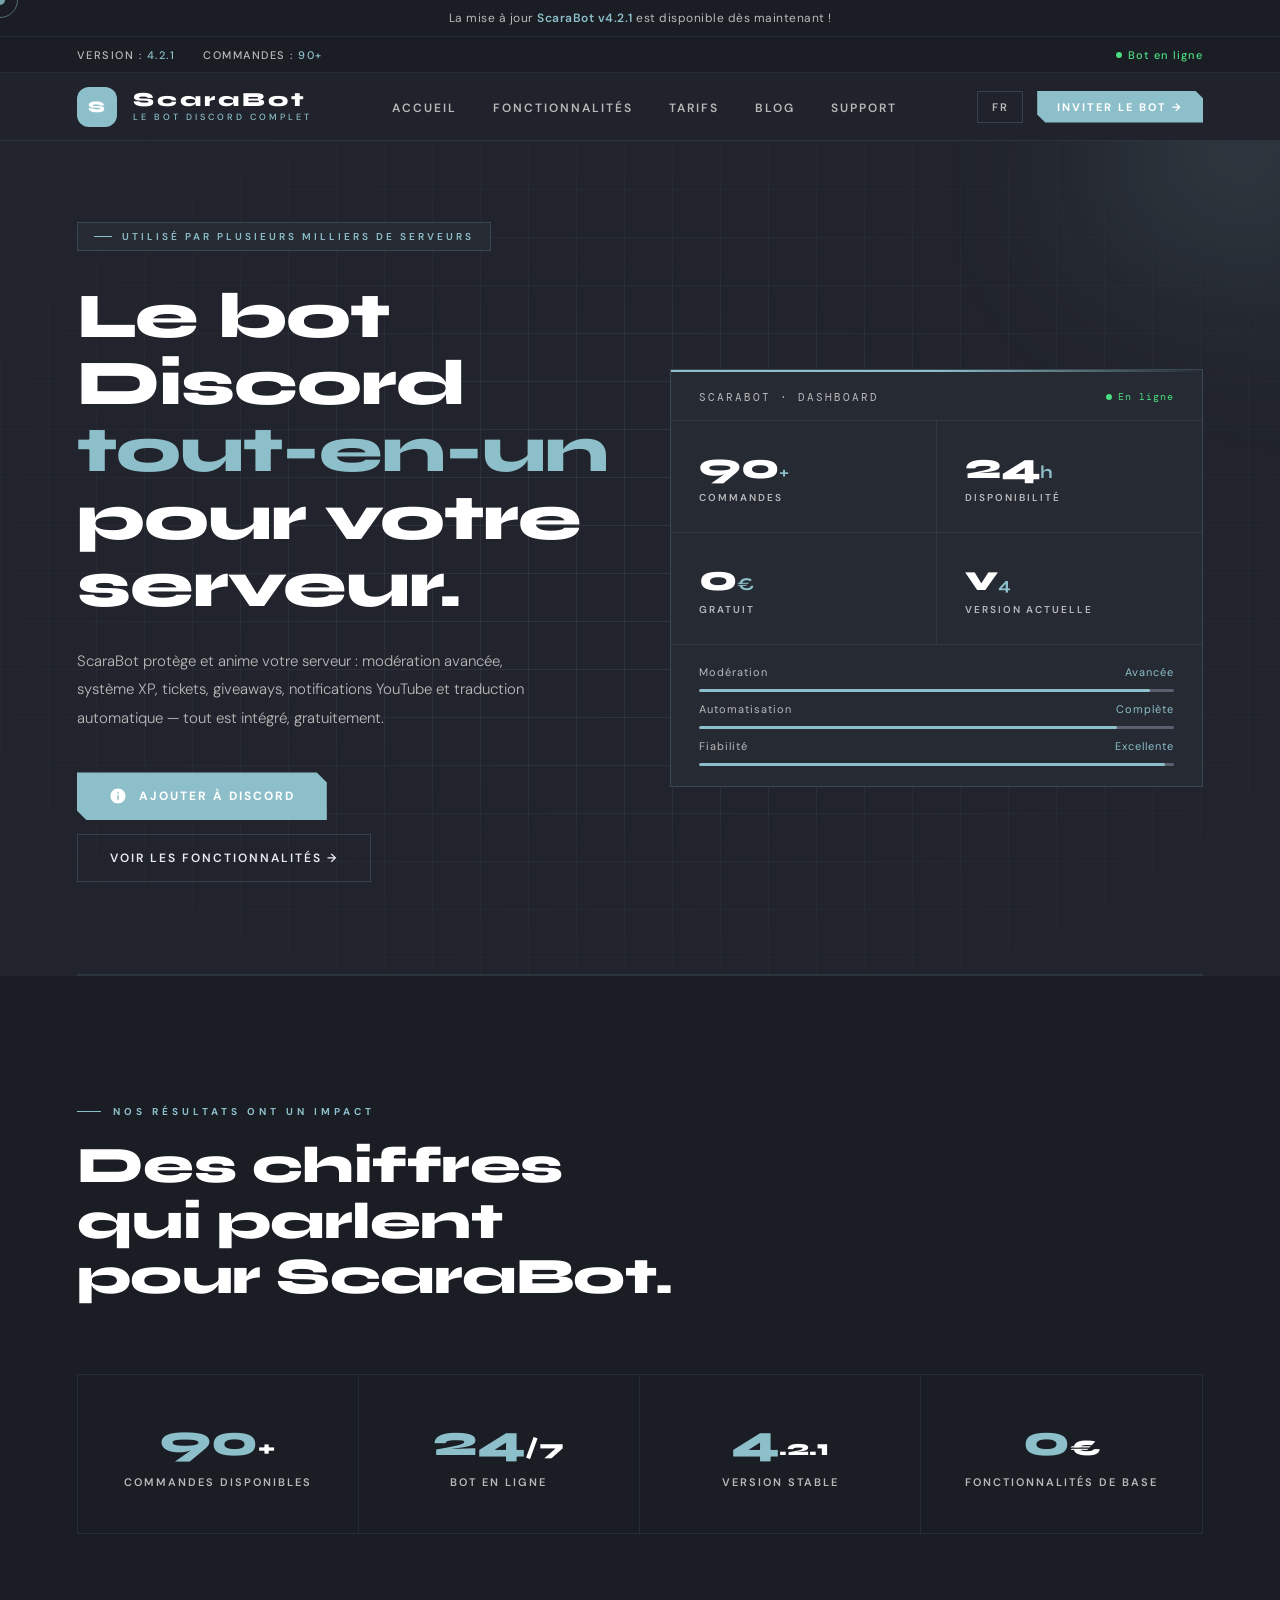
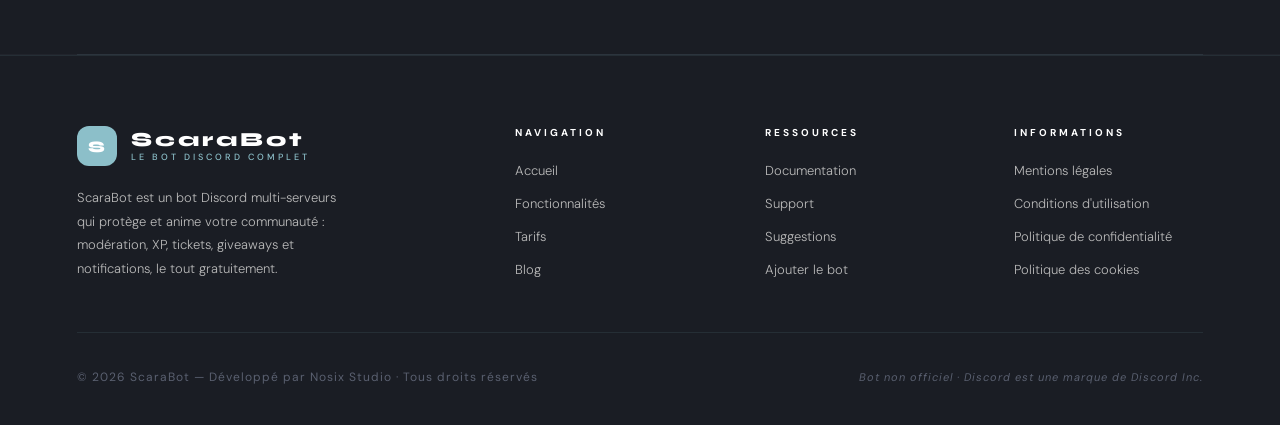
==== index.html @ 56e61de1 "Update index.html" ====
<!DOCTYPE html>
<html lang="fr">
<head>
<link rel="icon" type="image/png" href="logo.png">
<meta charset="UTF-8"/>
<meta name="viewport" content="width=device-width,initial-scale=1.0"/>
<title>ScaraBot Discord Bot</title>
<link rel="preconnect" href="https://fonts.googleapis.com">
<link href="https://fonts.googleapis.com/css2?family=DM+Sans:ital,wght@0,300;0,400;0,500;0,600;1,300&family=Syne:wght@700;800&family=DM+Mono:wght@400;500&display=swap" rel="stylesheet">
<style>
:root {
  --ink:      #21242C;
  --deep:     #1A1D24;
  --panel:    #262A33;
  --card:     #2A2E38;
  --border:   rgba(140,191,201,.10);
  --border2:  rgba(140,191,201,.20);
  --blue:     #8CBFC9;
  --blue-lt:  #8CBFC9;
  --blue-glow: rgba(140,191,201,.18);
  --text:     #e8ecf0;
  --muted:    #b9b9b9;
  --faint:    #5a6070;
  --white:    #ffffff;
  --discord:  #5865F2;
  --gold:     #f59e0b;
}
*, *::before, *::after { box-sizing: border-box; margin: 0; padding: 0; }
html { scroll-behavior: smooth; font-size: 16px; }
body {
  background: var(--ink);
  color: var(--text);
  font-family: 'DM Sans', sans-serif;
  font-weight: 400;
  overflow-x: hidden;
  -webkit-font-smoothing: antialiased;
}
*, a { cursor: none; }
#cur {
  position: fixed; width: 10px; height: 10px;
  background: var(--blue-lt); border-radius: 50%;
  pointer-events: none; z-index: 9999;
  transform: translate(-50%,-50%); mix-blend-mode: difference;
}
#cur-ring {
  position: fixed; width: 36px; height: 36px;
  border: 1px solid rgba(140,191,201,.5); border-radius: 50%;
  pointer-events: none; z-index: 9998;
  transform: translate(-50%,-50%);
  transition: width .22s, height .22s, border-color .22s;
}
/* ANNOUNCEMENT BAR */
.announce {
  background: var(--deep); border-bottom: 1px solid var(--border);
  padding: 10px 6vw; text-align: center;
  font-size: 12px; letter-spacing: .5px; color: var(--muted);
}
.announce a { color: var(--blue-lt); text-decoration: none; font-weight: 600; }
.announce a:hover { text-decoration: underline; }
/* TOPBAR */
.topbar {
  background: var(--deep); border-bottom: 1px solid var(--border);
  padding: 0 6vw; height: 36px;
  display: flex; align-items: center; justify-content: space-between;
}
.topbar-item { font-size: 11px; letter-spacing: 1.5px; color: var(--muted); text-transform: uppercase; font-weight: 500; }
.topbar-item span { color: var(--blue-lt); }
.topbar-status {
  display: flex; align-items: center; gap: 6px;
  font-size: 11px; letter-spacing: 1px; color: #4ade80; font-weight: 500;
}
.topbar-status::before {
  content: ''; width: 6px; height: 6px;
  background: #4ade80; border-radius: 50%;
  animation: pgreen 2s infinite;
}
@keyframes pgreen { 0%,100%{box-shadow:0 0 0 0 rgba(74,222,128,.5)} 50%{box-shadow:0 0 0 4px rgba(74,222,128,0)} }
/* NAV */
nav {
  position: sticky; top: 0; z-index: 200;
  background: rgba(33,36,44,.94); backdrop-filter: blur(20px) saturate(180%);
  border-bottom: 1px solid var(--border);
  padding: 0 6vw; height: 68px;
  display: flex; align-items: center; justify-content: space-between;
}
.nav-brand { display: flex; align-items: center; gap: 16px; text-decoration: none; }
.nav-logo {
  width: 40px; height: 40px; background: var(--blue);
  border-radius: 12px; display: flex; align-items: center; justify-content: center;
  font-family:'Syne',sans-serif; font-weight:800; color:#fff; font-size:16px;
}
.nav-wordmark { display: flex; flex-direction: column; gap: 1px; }
.nav-wordmark .abbr { font-family: 'Syne', sans-serif; font-size: 20px; font-weight: 800; color: var(--white); letter-spacing: 3px; line-height: 1; }
.nav-wordmark .full { font-size: 9px; letter-spacing: 3px; color: var(--blue-lt); text-transform: uppercase; font-weight: 500; }
.nav-links { display: flex; align-items: center; gap: 36px; list-style: none; }
.nav-links a {
  font-size: 12px; letter-spacing: 2px; text-transform: uppercase;
  font-weight: 600; color: var(--muted); text-decoration: none; transition: color .2s; position: relative;
}
.nav-links a::after {
  content: ''; position: absolute; bottom: -4px; left: 0; right: 0;
  height: 1px; background: var(--blue-lt);
  transform: scaleX(0); transform-origin: left; transition: transform .3s;
}
.nav-links a:hover { color: var(--white); }
.nav-links a:hover::after { transform: scaleX(1); }
.nav-right { display: flex; align-items: center; gap: 14px; }
.lang-pill {
  font-size: 11px; letter-spacing: 1.5px; color: var(--muted);
  border: 1px solid var(--border2); padding: 8px 14px; text-transform: uppercase; font-weight: 600;
}
.btn-nav {
  display: flex; align-items: center; gap: 9px;
  background: var(--blue); color: #fff; text-decoration: none;
  padding: 9px 20px; font-size: 11px; font-weight: 700;
  letter-spacing: 2px; text-transform: uppercase;
  transition: opacity .2s, transform .2s;
  clip-path: polygon(0 0, calc(100% - 8px) 0, 100% 8px, 100% 100%, 8px 100%, 0 calc(100% - 8px));
}
.btn-nav:hover { opacity: .85; transform: translateY(-1px); }
/* HERO */
.hero {
  position: relative; min-height: calc(100vh - 104px);
  display: grid; grid-template-columns: 1fr 1fr;
  align-items: center; padding: 80px 6vw 40px; gap: 60px; overflow: hidden;
}
.hero-grid-bg {
  position: absolute; inset: 0;
  background-image: linear-gradient(var(--border) 1px, transparent 1px), linear-gradient(90deg, var(--border) 1px, transparent 1px);
  background-size: 48px 48px;
  mask-image: radial-gradient(ellipse 80% 80% at 50% 50%, black 20%, transparent 80%);
}
.hero::before {
  content: ''; position: absolute; top: -200px; right: -100px;
  width: 600px; height: 600px;
  background: conic-gradient(from 0deg at 50% 50%, transparent 0deg, var(--blue-glow) 60deg, transparent 120deg);
  border-radius: 50%; filter: blur(80px); pointer-events: none;
}
.hero-content { position: relative; z-index: 1; }
.hero-label {
  display: inline-flex; align-items: center; gap: 10px;
  border: 1px solid var(--border2); background: var(--panel);
  padding: 7px 16px; font-size: 10px; letter-spacing: 3px;
  text-transform: uppercase; color: var(--blue-lt); font-weight: 600; margin-bottom: 32px;
  opacity: 0; animation: fadeRight .6s .1s forwards;
}
.hero-label::before { content: ''; width: 18px; height: 1px; background: var(--blue-lt); }
.hero-title {
  font-family: 'Syne', sans-serif;
  font-size: clamp(40px, 5vw, 70px); font-weight: 800;
  line-height: 1.05; letter-spacing: -1px; color: var(--white); margin-bottom: 28px;
  opacity: 0; animation: fadeRight .7s .25s forwards;
}
.hero-title .line-blue { color: var(--blue-lt); }
.hero-desc {
  font-size: 15px; font-weight: 300; line-height: 1.9; color: var(--muted);
  max-width: 460px; margin-bottom: 40px;
  opacity: 0; animation: fadeRight .7s .4s forwards;
}
.hero-actions {
  display: flex; gap: 14px; flex-wrap: wrap; margin-bottom: 52px;
  opacity: 0; animation: fadeRight .7s .55s forwards;
}
.btn-primary {
  display: inline-flex; align-items: center; gap: 12px;
  background: var(--blue); color: #fff; text-decoration: none;
  padding: 15px 32px; font-size: 12px; font-weight: 700;
  letter-spacing: 2px; text-transform: uppercase;
  transition: transform .25s, box-shadow .25s;
  clip-path: polygon(0 0, calc(100% - 10px) 0, 100% 10px, 100% 100%, 10px 100%, 0 calc(100% - 10px));
}
.btn-primary:hover { transform: translateY(-3px); box-shadow: 0 16px 48px rgba(140,191,201,.45); }
.btn-primary svg { width: 18px; height: 18px; }
.btn-ghost {
  display: inline-flex; align-items: center; gap: 10px;
  background: transparent; color: var(--text); text-decoration: none;
  padding: 15px 32px; font-size: 12px; font-weight: 600;
  letter-spacing: 2px; text-transform: uppercase;
  border: 1px solid var(--border2); transition: border-color .2s, color .2s;
}
.btn-ghost:hover { border-color: var(--blue-lt); color: var(--blue-lt); }
/* PANEL */
.hero-panel { position: relative; z-index: 1; opacity: 0; animation: fadeLeft .8s .5s forwards; }
.metrics-board {
  background: var(--panel); border: 1px solid var(--border2);
  overflow: hidden; position: relative;
}
.metrics-board::before {
  content: ''; position: absolute; top: 0; left: 0; right: 0; height: 2px;
  background: linear-gradient(90deg, var(--blue), var(--blue-lt), transparent);
}
.metrics-header {
  padding: 20px 28px 16px; border-bottom: 1px solid var(--border);
  display: flex; align-items: center; justify-content: space-between;
}
.metrics-title { font-family: 'DM Mono', monospace; font-size: 11px; letter-spacing: 2px; color: var(--muted); text-transform: uppercase; }
.live-badge { display: flex; align-items: center; gap: 6px; font-family: 'DM Mono', monospace; font-size: 10px; color: #4ade80; letter-spacing: 1px; }
.live-badge::before { content: ''; width: 6px; height: 6px; background: #4ade80; border-radius: 50%; animation: pgreen 2s infinite; }
.metrics-grid { display: grid; grid-template-columns: 1fr 1fr; }
.metric-cell { padding: 28px; border-right: 1px solid var(--border); border-bottom: 1px solid var(--border); }
.metric-cell:nth-child(2n) { border-right: none; }
.metric-cell:nth-child(n+3) { border-bottom: none; }
.metric-val { font-family: 'Syne', sans-serif; font-size: 36px; font-weight: 800; color: var(--white); line-height: 1; margin-bottom: 6px; }
.metric-val .unit { font-size: 18px; color: var(--blue-lt); font-weight: 700; }
.metric-key { font-size: 10px; letter-spacing: 2px; text-transform: uppercase; color: var(--muted); font-weight: 600; }
.metrics-bar-row { padding: 20px 28px; border-top: 1px solid var(--border); display: flex; flex-direction: column; gap: 10px; }
.bar-label-row { display: flex; justify-content: space-between; font-size: 11px; color: var(--muted); letter-spacing: 1px; }
.bar-label-row span:last-child { color: var(--blue-lt); }
.progress-track { height: 3px; background: var(--faint); border-radius: 2px; overflow: hidden; }
.progress-fill { height: 100%; background: linear-gradient(90deg, var(--blue), var(--blue-lt)); border-radius: 2px; animation: growBar 1.5s 1s both; }
@keyframes growBar { from { width: 0 !important; } }
/* SECTION */
.section { padding: 120px 6vw; position: relative; }
.section-intro { margin-bottom: 70px; }
.section-intro.center { text-align: center; display:flex; flex-direction:column; align-items:center; }
.eyebrow {
  display: inline-flex; align-items: center; gap: 12px;
  font-size: 10px; letter-spacing: 4px; text-transform: uppercase;
  color: var(--blue-lt); font-weight: 700; margin-bottom: 20px;
}
.eyebrow::before { content: ''; width: 24px; height: 1px; background: var(--blue-lt); }
.section-h {
  font-family: 'Syne', sans-serif; font-size: clamp(32px, 4vw, 52px);
  font-weight: 800; line-height: 1.08; letter-spacing: -0.5px; color: var(--white); max-width: 620px;
}
.section-p { font-size: 15px; font-weight: 300; color: var(--muted); line-height: 1.9; max-width: 520px; margin-top: 18px; }
.rule { height: 1px; background: var(--border); margin: 0 6vw; }
/* STATS */
.stats-section { background: var(--deep); }
.stats-grid { display: grid; grid-template-columns: repeat(4,1fr); border: 1px solid var(--border); margin-top: 60px; }
.stat-cell { padding: 44px 32px; border-right: 1px solid var(--border); text-align: center; }
.stat-cell:last-child { border-right: none; }
.stat-val { font-family:'Syne',sans-serif; font-size: 44px; font-weight: 800; color: var(--blue-lt); line-height: 1; }
.stat-val .unit { font-size: 22px; color: var(--white); }
.stat-key { margin-top: 12px; font-size: 11px; letter-spacing: 2px; text-transform: uppercase; color: var(--muted); font-weight: 600; }
/* FEATURES GRID */
.features-grid { display: grid; grid-template-columns: repeat(3, 1fr); border: 1px solid var(--border); }
.feature { padding: 52px 40px; border-right: 1px solid var(--border); border-bottom: 1px solid var(--border); position: relative; overflow: hidden; transition: background .3s; }
.feature:nth-child(3n) { border-right: none; }
.feature:nth-last-child(-n+3) { border-bottom: none; }
.feature::after { content: ''; position: absolute; bottom: 0; left: 40px; right: 40px; height: 1px; background: var(--blue-lt); transform: scaleX(0); transform-origin: left; transition: transform .5s; }
.feature:hover { background: var(--panel); }
.feature:hover::after { transform: scaleX(1); }
.feature-num { font-family: 'DM Mono', monospace; font-size: 11px; color: var(--blue-lt); letter-spacing: 2px; margin-bottom: 28px; opacity: .7; }
.feature-icon { font-size: 32px; margin-bottom: 20px; display: block; }
.feature-title { font-family: 'Syne', sans-serif; font-size: 20px; font-weight: 800; color: var(--white); letter-spacing: -.3px; margin-bottom: 14px; }
.feature-text { font-size: 14px; font-weight: 300; color: var(--muted); line-height: 1.8; }
.feature-link { display:inline-flex; align-items:center; gap:8px; margin-top:18px; font-size:11px; letter-spacing:1.5px; text-transform:uppercase; font-weight:700; color:var(--blue-lt); text-decoration:none; }
/* PRICING */
.pricing-section { background: var(--deep); }
.pricing-grid { display: grid; grid-template-columns: repeat(3,1fr); gap: 24px; margin-top: 60px; }
.plan {
  background: var(--panel); border: 1px solid var(--border2); padding: 40px 34px;
  display: flex; flex-direction: column; position: relative; overflow: hidden;
}
.plan.featured { border-color: var(--blue-lt); box-shadow: 0 0 0 1px var(--blue-lt), 0 24px 60px rgba(140,191,201,.15); }
.plan.featured::before { content: ''; position: absolute; top: 0; left: 0; right: 0; height: 2px; background: linear-gradient(90deg, var(--blue), var(--blue-lt)); }
.plan-tag { font-size: 10px; letter-spacing: 3px; text-transform: uppercase; color: var(--blue-lt); font-weight: 700; margin-bottom: 14px; }
.plan-name { font-family: 'Syne', sans-serif; font-size: 26px; font-weight: 800; color: var(--white); margin-bottom: 8px; }
.plan-price { font-family: 'Syne', sans-serif; font-size: 40px; font-weight: 800; color: var(--white); margin-bottom: 4px; }
.plan-price .per { font-size: 13px; color: var(--muted); font-weight: 400; }
.plan-sub { font-size: 12px; color: var(--muted); font-weight: 300; margin-bottom: 28px; }
.plan-list { list-style: none; display: flex; flex-direction: column; gap: 14px; margin-bottom: 32px; flex-grow: 1; }
.plan-list li { display: flex; align-items: flex-start; gap: 10px; font-size: 13px; font-weight: 300; color: var(--text); line-height: 1.5; }
.plan-list li::before { content: '✓'; color: var(--blue-lt); font-weight: 700; flex-shrink: 0; }
.plan .btn-primary, .plan .btn-ghost { justify-content: center; width: 100%; }
/* BLOG */
.blog-grid { display: grid; grid-template-columns: repeat(3,1fr); gap: 24px; margin-top: 60px; }
.blog-card { background: var(--panel); border: 1px solid var(--border); text-decoration: none; display: flex; flex-direction: column; overflow: hidden; transition: border-color .25s, transform .25s; }
.blog-card:hover { border-color: var(--blue-lt); transform: translateY(-4px); }
.blog-thumb { height: 150px; background: linear-gradient(135deg, var(--card), var(--panel)); position: relative; display:flex; align-items:center; justify-content:center; border-bottom: 1px solid var(--border); }
.blog-thumb::before { content: ''; position: absolute; inset: 0; background-image: linear-gradient(var(--border) 1px, transparent 1px), linear-gradient(90deg, var(--border) 1px, transparent 1px); background-size: 24px 24px; }
.blog-thumb span { position: relative; font-size: 34px; }
.blog-body { padding: 26px 26px 28px; }
.blog-date { font-family: 'DM Mono', monospace; font-size: 10px; letter-spacing: 1.5px; color: var(--blue-lt); text-transform: uppercase; margin-bottom: 12px; }
.blog-title { font-family: 'Syne', sans-serif; font-size: 17px; font-weight: 800; color: var(--white); line-height: 1.35; margin-bottom: 10px; }
.blog-desc { font-size: 13px; font-weight: 300; color: var(--muted); line-height: 1.7; }
/* CTA */
.cta-block { position: relative; overflow: hidden; background: var(--ink); border-top: 1px solid var(--border); }
.cta-block::before { content: ''; position: absolute; inset: 0; background: radial-gradient(ellipse 70% 60% at 50% 100%, rgba(140,191,201,.1) 0%, transparent 70%); pointer-events: none; }
.cta-inner { position: relative; z-index: 1; padding: 140px 6vw; display: grid; grid-template-columns: 1fr 1fr; gap: 80px; align-items: center; }
.bot-card { background: var(--panel); border: 1px solid var(--border2); padding: 40px; position: relative; overflow: hidden; }
.bot-card::before { content: ''; position: absolute; top: 0; left: 0; right: 0; height: 2px; background: linear-gradient(90deg, var(--blue), var(--blue-lt)); }
.bc-header { display: flex; align-items: center; gap: 14px; margin-bottom: 28px; padding-bottom: 24px; border-bottom: 1px solid var(--border); }
.bc-avatar { width: 52px; height: 52px; background: var(--blue); border-radius: 14px; display: flex; align-items: center; justify-content: center; }
.bc-avatar svg { width: 28px; height: 28px; fill: #fff; }
.bc-name { font-family: 'Syne', sans-serif; font-size: 20px; font-weight: 800; color: var(--white); }
.bc-sub { font-size: 12px; color: var(--muted); margin-top: 2px; }
.bc-stats { display: flex; gap: 28px; margin-bottom: 28px; }
.bc-stat { display: flex; flex-direction: column; gap: 4px; }
.bc-stat-val { font-family: 'Syne', sans-serif; font-size: 22px; font-weight: 800; color: var(--white); }
.bc-stat-key { font-size: 10px; letter-spacing: 2px; text-transform: uppercase; color: var(--muted); }
.btn-invite {
  width: 100%; display: flex; align-items: center; justify-content: center; gap: 12px;
  background: var(--blue); color: #fff; text-decoration: none;
  padding: 16px; font-size: 13px; font-weight: 700; letter-spacing: 2px; text-transform: uppercase;
  transition: transform .2s, box-shadow .2s; position: relative;
  clip-path: polygon(0 0, calc(100% - 10px) 0, 100% 10px, 100% 100%, 10px 100%, 0 calc(100% - 10px));
}
.btn-invite:hover { transform: translateY(-3px); box-shadow: 0 12px 40px rgba(140,191,201,.5); }
.btn-invite svg { width: 20px; height: 20px; }
.checklist { list-style: none; display: flex; flex-direction: column; gap: 14px; }
.checklist li { display: flex; align-items: flex-start; gap: 12px; font-size: 14px; font-weight: 300; color: var(--muted); line-height: 1.5; }
.checklist li::before { content: '→'; color: var(--blue-lt); font-size: 14px; flex-shrink: 0; margin-top: 1px; }
/* FOOTER */
footer { background: var(--deep); border-top: 1px solid var(--border); padding: 70px 6vw 40px; }
.footer-top { display: grid; grid-template-columns: 2fr 1fr 1fr 1fr; gap: 60px; padding-bottom: 52px; border-bottom: 1px solid var(--border); margin-bottom: 36px; }
.footer-brand { display:flex; align-items:center; gap:14px; text-decoration:none; }
.footer-tagline { font-size: 13px; font-weight: 300; color: var(--muted); line-height: 1.8; margin-top: 20px; max-width: 280px; }
.footer-socials { display:flex; gap:14px; margin-top:24px; }
.footer-socials a { width: 36px; height: 36px; border: 1px solid var(--border2); display:flex; align-items:center; justify-content:center; text-decoration:none; color: var(--muted); transition: border-color .2s, color .2s; font-size: 14px; }
.footer-socials a:hover { border-color: var(--blue-lt); color: var(--blue-lt); }
.footer-col-title { font-size: 10px; letter-spacing: 3px; text-transform: uppercase; color: var(--white); font-weight: 700; margin-bottom: 20px; }
.footer-links { list-style: none; display: flex; flex-direction: column; gap: 12px; }
.footer-links a { font-size: 13px; font-weight: 300; color: var(--muted); text-decoration: none; transition: color .2s; }
.footer-links a:hover { color: var(--blue-lt); }
.footer-bottom { display: flex; align-items: center; justify-content: space-between; flex-wrap: wrap; gap: 12px; }
.footer-copy { font-size: 12px; color: var(--faint); letter-spacing: 1px; }
.footer-legal { font-size: 11px; color: var(--faint); letter-spacing: 1px; font-style: italic; }
/* ANIM */
@keyframes fadeRight { from{opacity:0;transform:translateX(-28px)} to{opacity:1;transform:translateX(0)} }
@keyframes fadeLeft  { from{opacity:0;transform:translateX(28px)}  to{opacity:1;transform:translateX(0)} }
.reveal { opacity: 0; transform: translateY(28px); transition: opacity .7s cubic-bezier(.25,.46,.45,.94), transform .7s cubic-bezier(.25,.46,.45,.94); }
.reveal.on { opacity: 1; transform: translateY(0); }
.reveal-delay-1 { transition-delay: .1s; }
.reveal-delay-2 { transition-delay: .2s; }
.reveal-delay-3 { transition-delay: .3s; }
/* RESPONSIVE */
@media (max-width: 980px) {
  .hero { grid-template-columns: 1fr; min-height: auto; }
  .features-grid, .pricing-grid, .blog-grid { grid-template-columns: 1fr; }
  .feature { border-right: none !important; }
  .feature:not(:last-child) { border-bottom: 1px solid var(--border) !important; }
  .stats-grid { grid-template-columns: 1fr 1fr; }
  .stat-cell:nth-child(2n) { border-right: none; }
  .stat-cell:nth-child(-n+2) { border-bottom: 1px solid var(--border); }
  .cta-inner { grid-template-columns: 1fr; }
  .footer-top { grid-template-columns: 1fr 1fr; }
  .nav-links { display: none; }
}
@media (max-width: 580px) {
  .topbar, .announce { display: none; }
  .footer-top { grid-template-columns: 1fr; }
  .stats-grid { grid-template-columns: 1fr; }
  .stat-cell { border-right: none !important; border-bottom: 1px solid var(--border); }
}
</style>
</head>
<body>

<div id="cur"></div>
<div id="cur-ring"></div>

<!-- ANNONCE -->
<div class="announce">La mise à jour <a href="#blog">ScaraBot v4.2.1</a> est disponible dès maintenant !</div>


<!-- TOPBAR -->
<div class="topbar">
  <div style="display:flex;align-items:center;gap:28px">
    <div class="topbar-item">Version : <span>4.2.1</span></div>
    <div class="topbar-item">Commandes : <span>90+</span></div>
  </div>
  <div class="topbar-status">Bot en ligne</div>
</div>


<!-- NAV -->
<nav>
  <a href="index.html" class="nav-brand">
    <div class="nav-logo">S</div>
    <div class="nav-wordmark">
      <span class="abbr">ScaraBot</span>
      <span class="full">Le bot Discord complet</span>
    </div>
  </a>
  <ul class="nav-links">
    <li><a href="index.html">Accueil</a></li>
    <li><a href="fonctionnalites.html">Fonctionnalités</a></li>
    <li><a href="tarifs.html">Tarifs</a></li>
    <li><a href="blog.html">Blog</a></li>
    <li><a href="support.html">Support</a></li>
  </ul>
  <div class="nav-right">
    <div class="lang-pill">FR</div>
    <a href="https://discord.com/oauth2/authorize?client_id=1403513450273177772&permissions=8&integration_type=0&scope=bot%20applications.commands" target="_blank" class="btn-nav">
      Inviter le bot →
    </a>
  </div>
</nav>


<!-- HERO -->
<section class="hero" id="about">
  <div class="hero-grid-bg"></div>
  <div class="hero-content">
    <div class="hero-label">Utilisé par plusieurs milliers de serveurs</div>
    <h1 class="hero-title">
      Le bot Discord<br>
      <span class="line-blue">tout-en-un</span><br>
      pour votre serveur.
    </h1>
    <p class="hero-desc">ScaraBot protège et anime votre serveur : modération avancée, système XP, tickets, giveaways, notifications YouTube et traduction automatique — tout est intégré, gratuitement.</p>
    <div class="hero-actions">
      <a href="https://discord.com/oauth2/authorize?client_id=1403513450273177772&permissions=8&integration_type=0&scope=bot%20applications.commands" target="_blank" class="btn-primary">
        <svg viewBox="0 0 24 24" fill="currentColor"><path d="M12 2C6.48 2 2 6.48 2 12s4.48 10 10 10 10-4.48 10-10S17.52 2 12 2zm1 15h-2v-6h2v6zm0-8h-2V7h2v2z"/></svg>
        Ajouter à Discord
      </a>
      <a href="#features" class="btn-ghost">Voir les fonctionnalités →</a>
    </div>
  </div>
  <div class="hero-panel">
    <div class="metrics-board">
      <div class="metrics-header">
        <span class="metrics-title">ScaraBot · Dashboard</span>
        <span class="live-badge">En ligne</span>
      </div>
      <div class="metrics-grid">
        <div class="metric-cell">
          <div class="metric-val">90<span class="unit">+</span></div>
          <div class="metric-key">Commandes</div>
        </div>
        <div class="metric-cell">
          <div class="metric-val">24<span class="unit">h</span></div>
          <div class="metric-key">Disponibilité</div>
        </div>
        <div class="metric-cell">
          <div class="metric-val">0<span class="unit">€</span></div>
          <div class="metric-key">Gratuit</div>
        </div>
        <div class="metric-cell">
          <div class="metric-val">v<span class="unit">4</span></div>
          <div class="metric-key">Version actuelle</div>
        </div>
      </div>
      <div class="metrics-bar-row">
        <div class="bar-label-row"><span>Modération</span><span>Avancée</span></div>
        <div class="progress-track"><div class="progress-fill" style="width:95%"></div></div>
        <div class="bar-label-row"><span>Automatisation</span><span>Complète</span></div>
        <div class="progress-track"><div class="progress-fill" style="width:88%"></div></div>
        <div class="bar-label-row"><span>Fiabilité</span><span>Excellente</span></div>
        <div class="progress-track"><div class="progress-fill" style="width:98%"></div></div>
      </div>
    </div>
  </div>
</section>

<div class="rule"></div>


<div class="rule"></div>
<!-- STATS -->
<section class="section stats-section">
  <div class="section-intro reveal">
    <div class="eyebrow">Nos résultats ont un impact</div>
    <h2 class="section-h">Des chiffres qui parlent<br>pour ScaraBot.</h2>
  </div>
  <div class="stats-grid reveal">
    <div class="stat-cell">
      <div class="stat-val">90<span class="unit">+</span></div>
      <div class="stat-key">Commandes disponibles</div>
    </div>
    <div class="stat-cell">
      <div class="stat-val">24<span class="unit">/7</span></div>
      <div class="stat-key">Bot en ligne</div>
    </div>
    <div class="stat-cell">
      <div class="stat-val">4<span class="unit">.2.1</span></div>
      <div class="stat-key">Version stable</div>
    </div>
    <div class="stat-cell">
      <div class="stat-val">0<span class="unit">€</span></div>
      <div class="stat-key">Fonctionnalités de base</div>
    </div>
  </div>
</section>

<div class="rule"></div>


<!-- FOOTER -->
<footer>
  <div class="footer-top">
    <div>
      <a href="index.html" class="footer-brand">
        <div class="nav-logo">S</div>
        <div class="nav-wordmark">
          <span class="abbr">ScaraBot</span>
          <span class="full">Le bot Discord complet</span>
        </div>
      </a>
      <p class="footer-tagline">ScaraBot est un bot Discord multi-serveurs qui protège et anime votre communauté : modération, XP, tickets, giveaways et notifications, le tout gratuitement.</p>
    </div>
    <div>
      <div class="footer-col-title">Navigation</div>
      <ul class="footer-links">
        <li><a href="index.html">Accueil</a></li>
        <li><a href="fonctionnalites.html">Fonctionnalités</a></li>
        <li><a href="tarifs.html">Tarifs</a></li>
        <li><a href="blog.html">Blog</a></li>
      </ul>
    </div>
    <div>
      <div class="footer-col-title">Ressources</div>
      <ul class="footer-links">
        <li><a href="#">Documentation</a></li>
        <li><a href="support.html">Support</a></li>
        <li><a href="#">Suggestions</a></li>
        <li><a href="support.html">Ajouter le bot</a></li>
      </ul>
    </div>
    <div>
      <div class="footer-col-title">Informations</div>
      <ul class="footer-links">
        <li><a href="#">Mentions légales</a></li>
        <li><a href="#">Conditions d'utilisation</a></li>
        <li><a href="#">Politique de confidentialité</a></li>
        <li><a href="#">Politique des cookies</a></li>
      </ul>
    </div>
  </div>
  <div class="footer-bottom">
    <div class="footer-copy">© 2026 ScaraBot — Développé par Nosix Studio · Tous droits réservés</div>
    <div class="footer-legal">Bot non officiel · Discord est une marque de Discord Inc.</div>
  </div>
</footer>


<script>
const cur = document.getElementById('cur');
const ring = document.getElementById('cur-ring');
let mx=0,my=0,rx=0,ry=0;
document.addEventListener('mousemove',e=>{mx=e.clientX;my=e.clientY;cur.style.left=mx+'px';cur.style.top=my+'px';});
(function loop(){rx+=(mx-rx)*.14;ry+=(my-ry)*.14;ring.style.left=rx+'px';ring.style.top=ry+'px';requestAnimationFrame(loop);})();
document.querySelectorAll('a,button').forEach(el=>{
  el.addEventListener('mouseenter',()=>{ring.style.width='56px';ring.style.height='56px';ring.style.borderColor='rgba(140,191,201,.8)';});
  el.addEventListener('mouseleave',()=>{ring.style.width='36px';ring.style.height='36px';ring.style.borderColor='rgba(140,191,201,.5)';});
});
const obs=new IntersectionObserver(entries=>{
  entries.forEach(e=>{if(e.isIntersecting){e.target.classList.add('on');obs.unobserve(e.target);}});
},{threshold:0.1});
document.querySelectorAll('.reveal').forEach(el=>obs.observe(el));
document.querySelectorAll('a[href^="#"]').forEach(a=>{
  a.addEventListener('click',e=>{
    const target = a.getAttribute('href');
    if(target.length>1){
      e.preventDefault();
      const t=document.querySelector(target);
      if(t)t.scrollIntoView({behavior:'smooth',block:'start'});
    }
  });
});
</script>
</body>
</html>
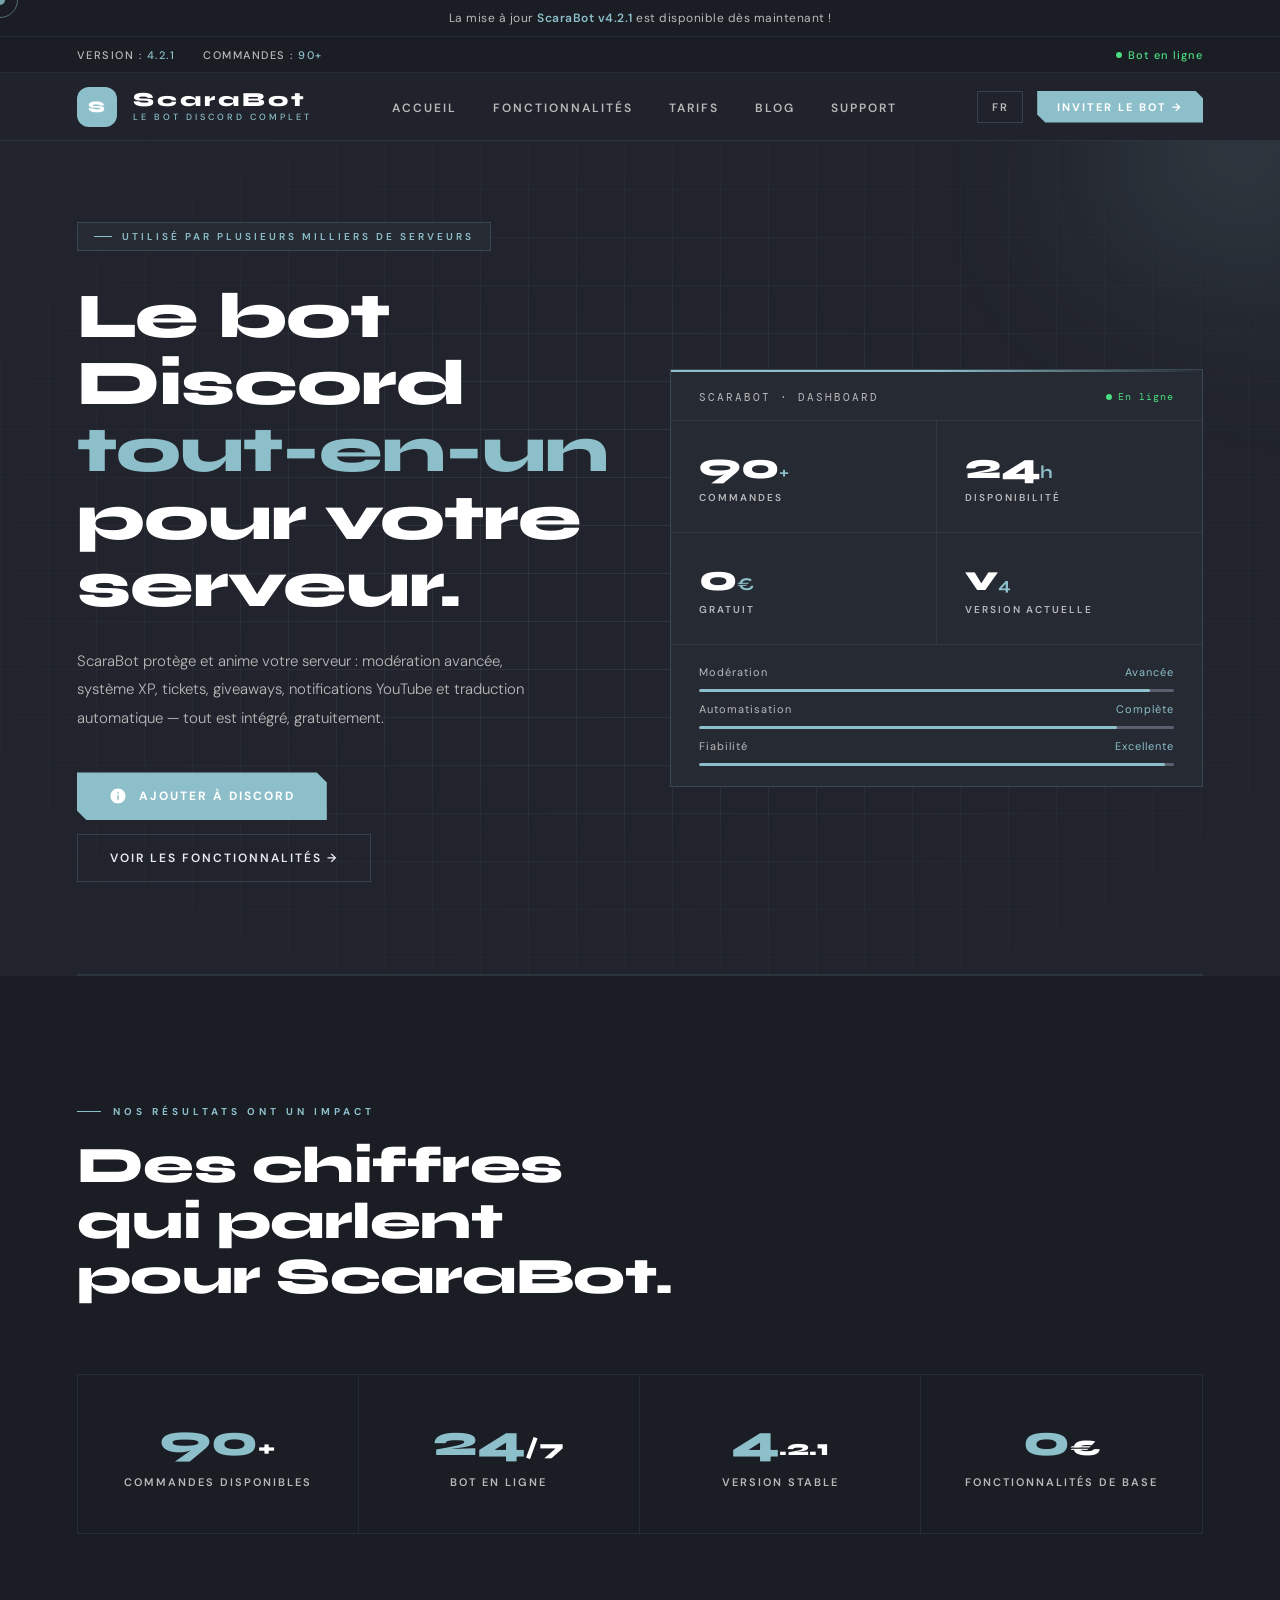
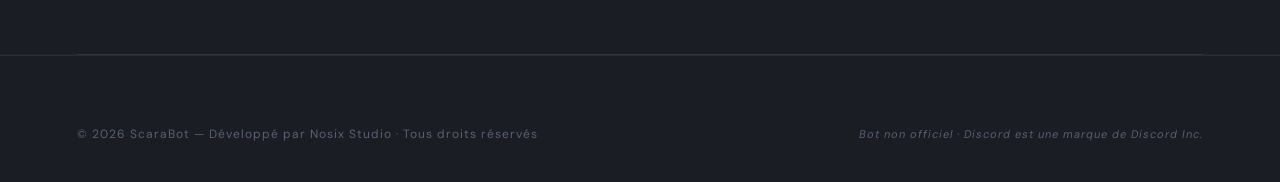
==== commit 22771f69: "Update index.html" ====
--- a/index.html
+++ b/index.html
@@ -4,7 +4,7 @@
 <link rel="icon" type="image/png" href="logo.png">
 <meta charset="UTF-8"/>
 <meta name="viewport" content="width=device-width,initial-scale=1.0"/>
-<title>ScaraBot Discord Bot</title>
+<title>ScaraBot — Sécurisez et animez votre serveur Discord</title>
 <link rel="preconnect" href="https://fonts.googleapis.com">
 <link href="https://fonts.googleapis.com/css2?family=DM+Sans:ital,wght@0,300;0,400;0,500;0,600;1,300&family=Syne:wght@700;800&family=DM+Mono:wght@400;500&display=swap" rel="stylesheet">
 <style>
@@ -480,45 +480,6 @@
 
 <!-- FOOTER -->
 <footer>
-  <div class="footer-top">
-    <div>
-      <a href="index.html" class="footer-brand">
-        <div class="nav-logo">S</div>
-        <div class="nav-wordmark">
-          <span class="abbr">ScaraBot</span>
-          <span class="full">Le bot Discord complet</span>
-        </div>
-      </a>
-      <p class="footer-tagline">ScaraBot est un bot Discord multi-serveurs qui protège et anime votre communauté : modération, XP, tickets, giveaways et notifications, le tout gratuitement.</p>
-    </div>
-    <div>
-      <div class="footer-col-title">Navigation</div>
-      <ul class="footer-links">
-        <li><a href="index.html">Accueil</a></li>
-        <li><a href="fonctionnalites.html">Fonctionnalités</a></li>
-        <li><a href="tarifs.html">Tarifs</a></li>
-        <li><a href="blog.html">Blog</a></li>
-      </ul>
-    </div>
-    <div>
-      <div class="footer-col-title">Ressources</div>
-      <ul class="footer-links">
-        <li><a href="#">Documentation</a></li>
-        <li><a href="support.html">Support</a></li>
-        <li><a href="#">Suggestions</a></li>
-        <li><a href="support.html">Ajouter le bot</a></li>
-      </ul>
-    </div>
-    <div>
-      <div class="footer-col-title">Informations</div>
-      <ul class="footer-links">
-        <li><a href="#">Mentions légales</a></li>
-        <li><a href="#">Conditions d'utilisation</a></li>
-        <li><a href="#">Politique de confidentialité</a></li>
-        <li><a href="#">Politique des cookies</a></li>
-      </ul>
-    </div>
-  </div>
   <div class="footer-bottom">
     <div class="footer-copy">© 2026 ScaraBot — Développé par Nosix Studio · Tous droits réservés</div>
     <div class="footer-legal">Bot non officiel · Discord est une marque de Discord Inc.</div>
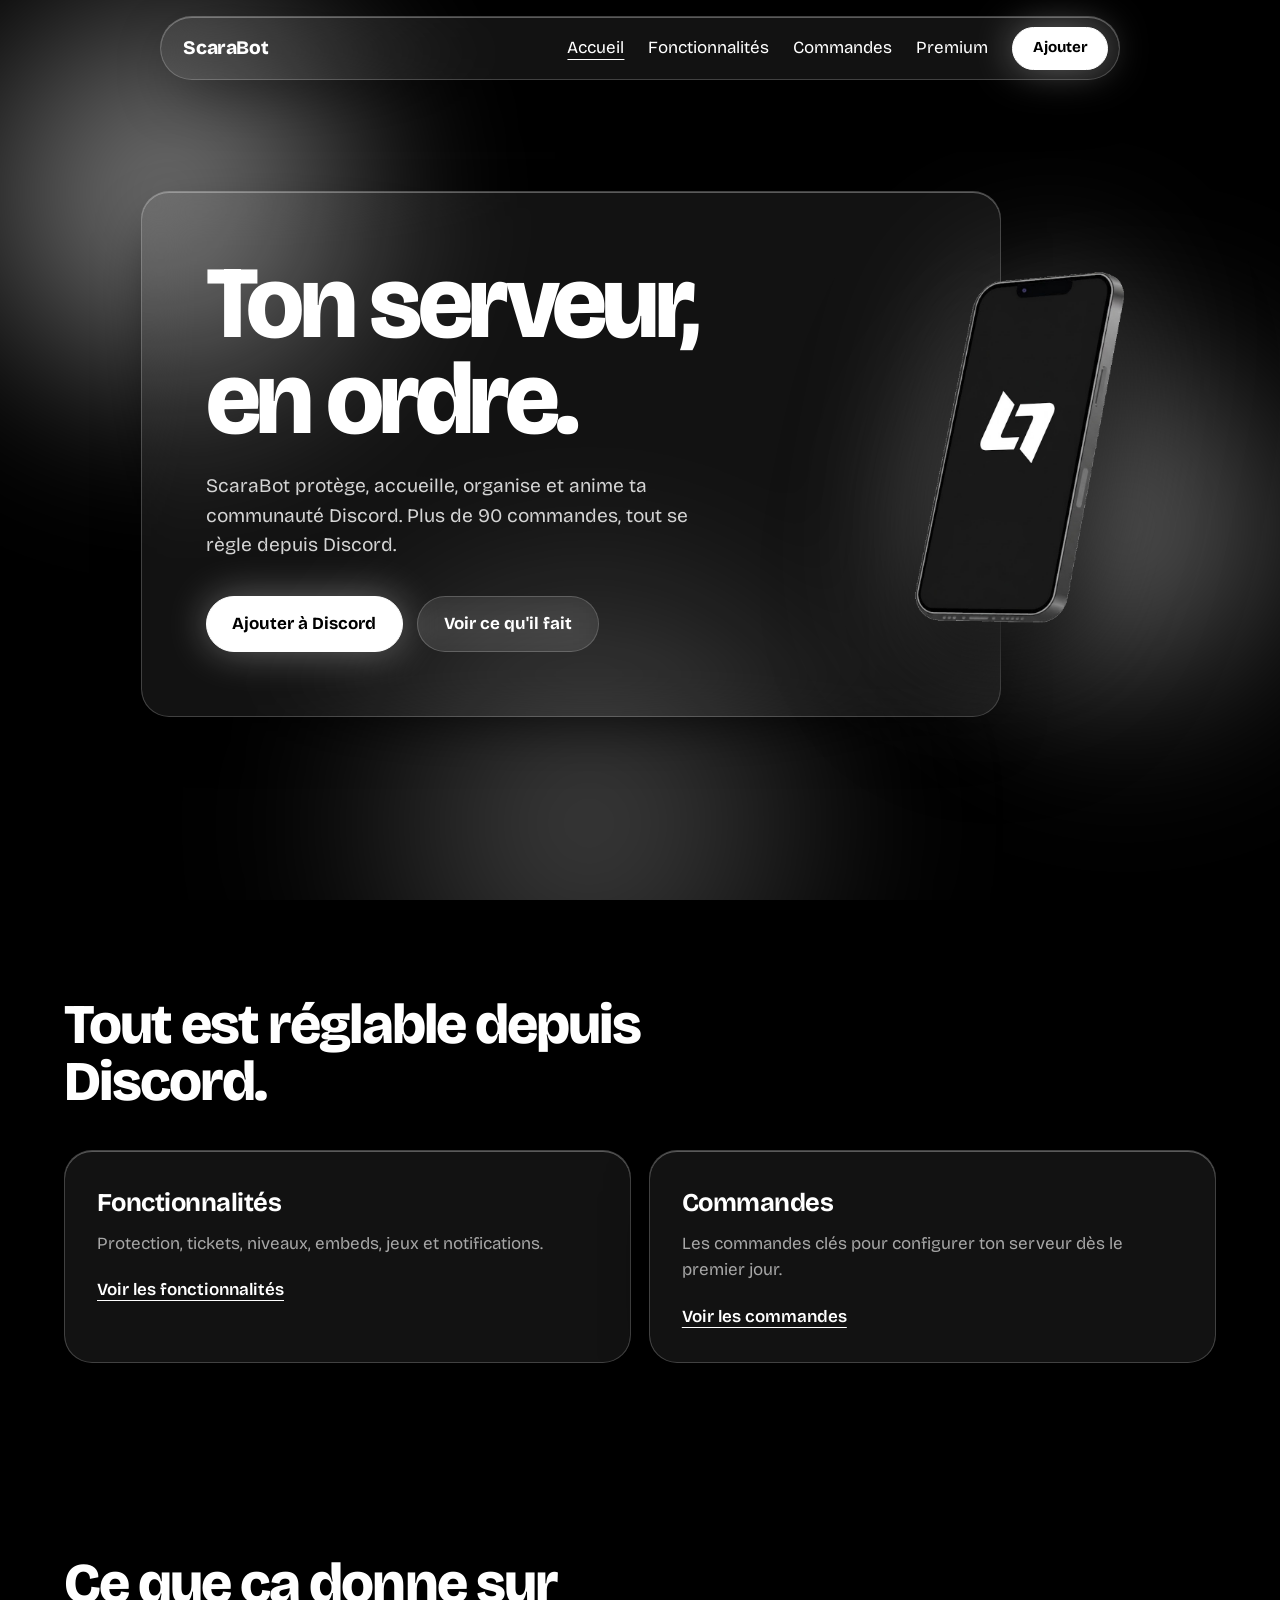
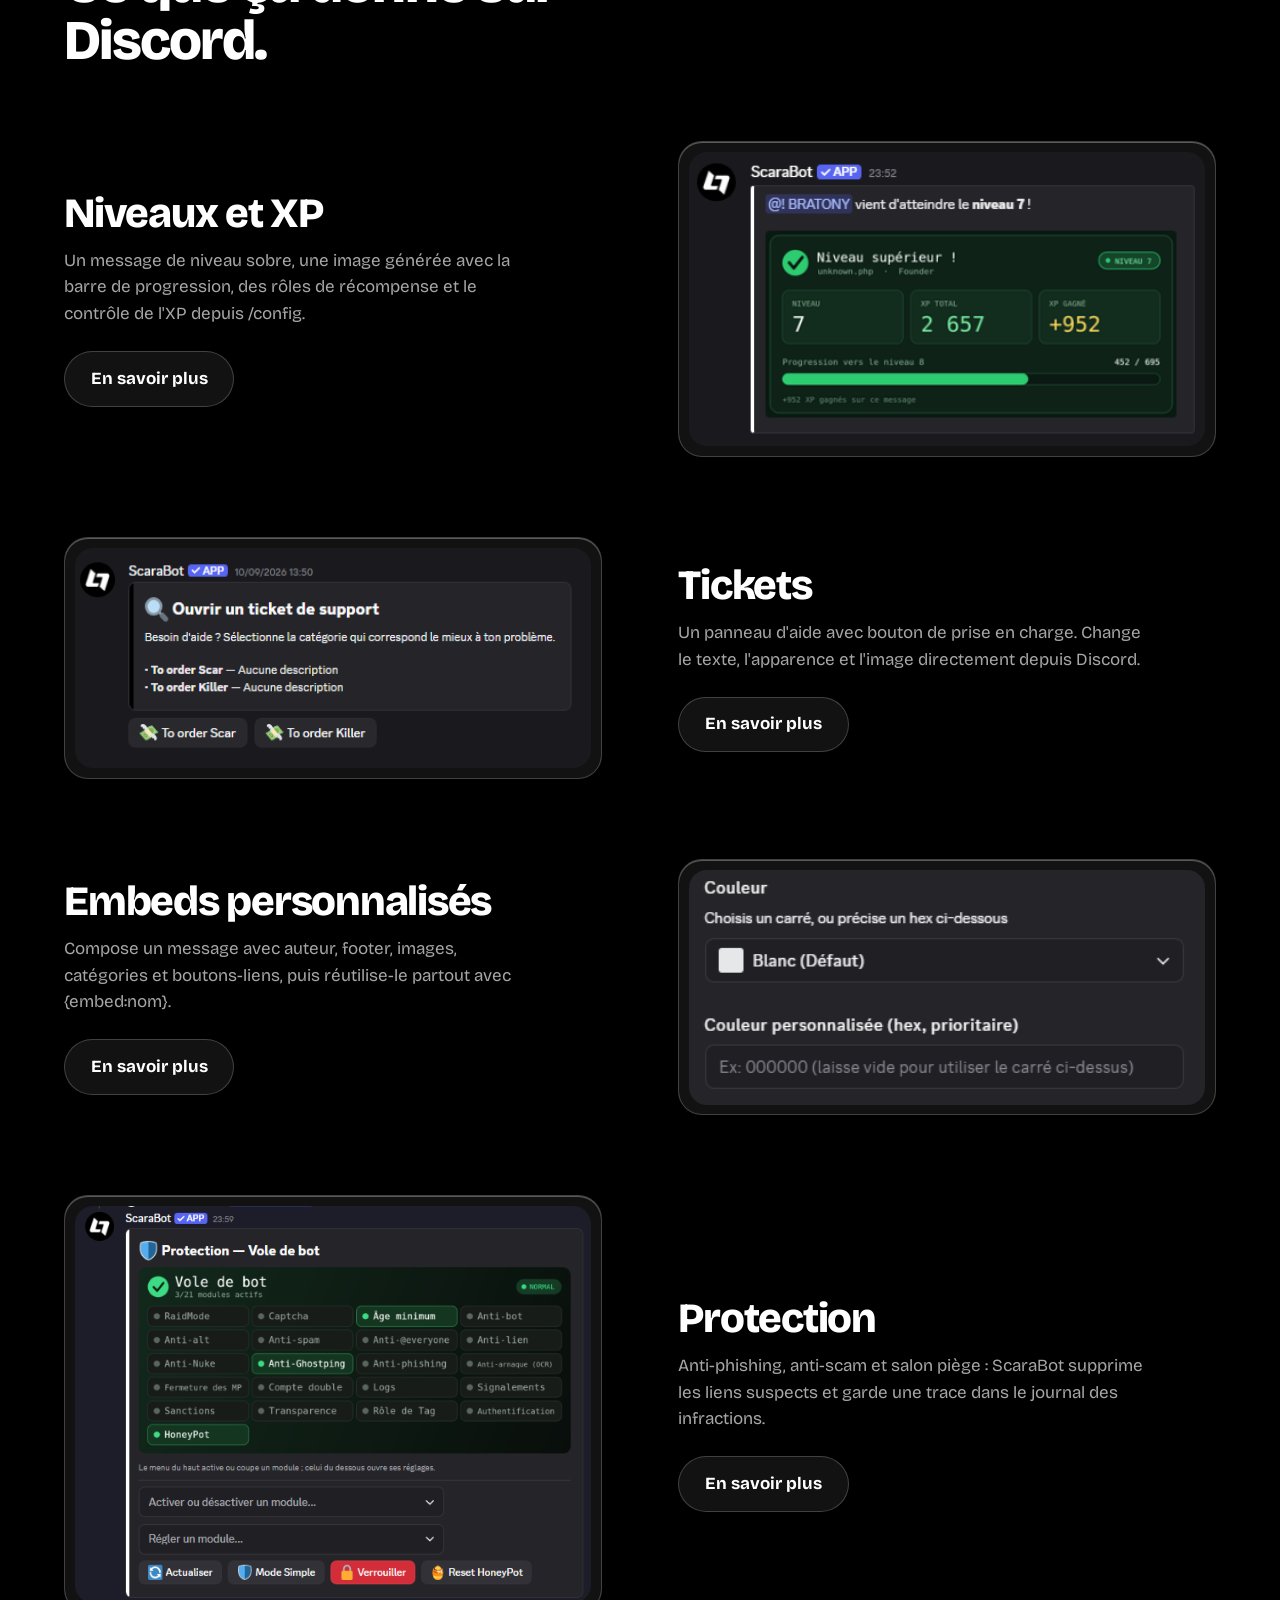
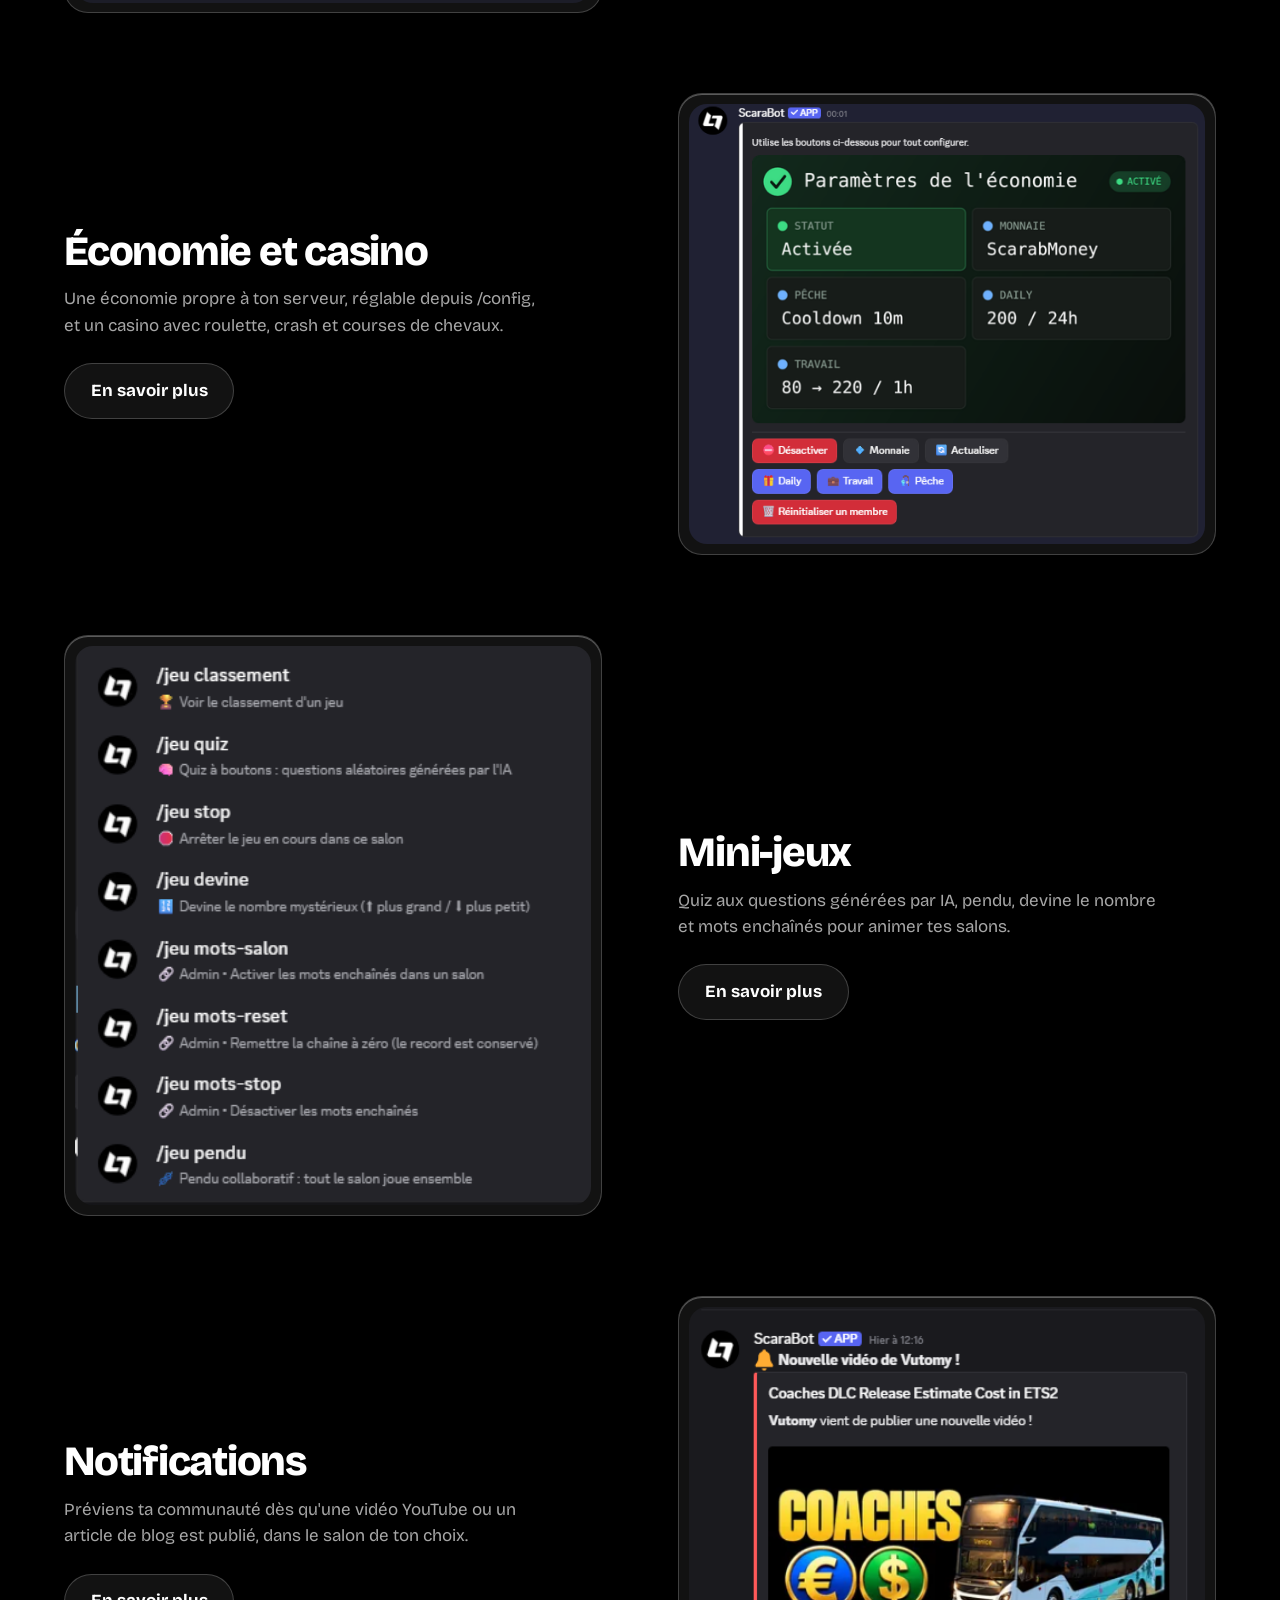
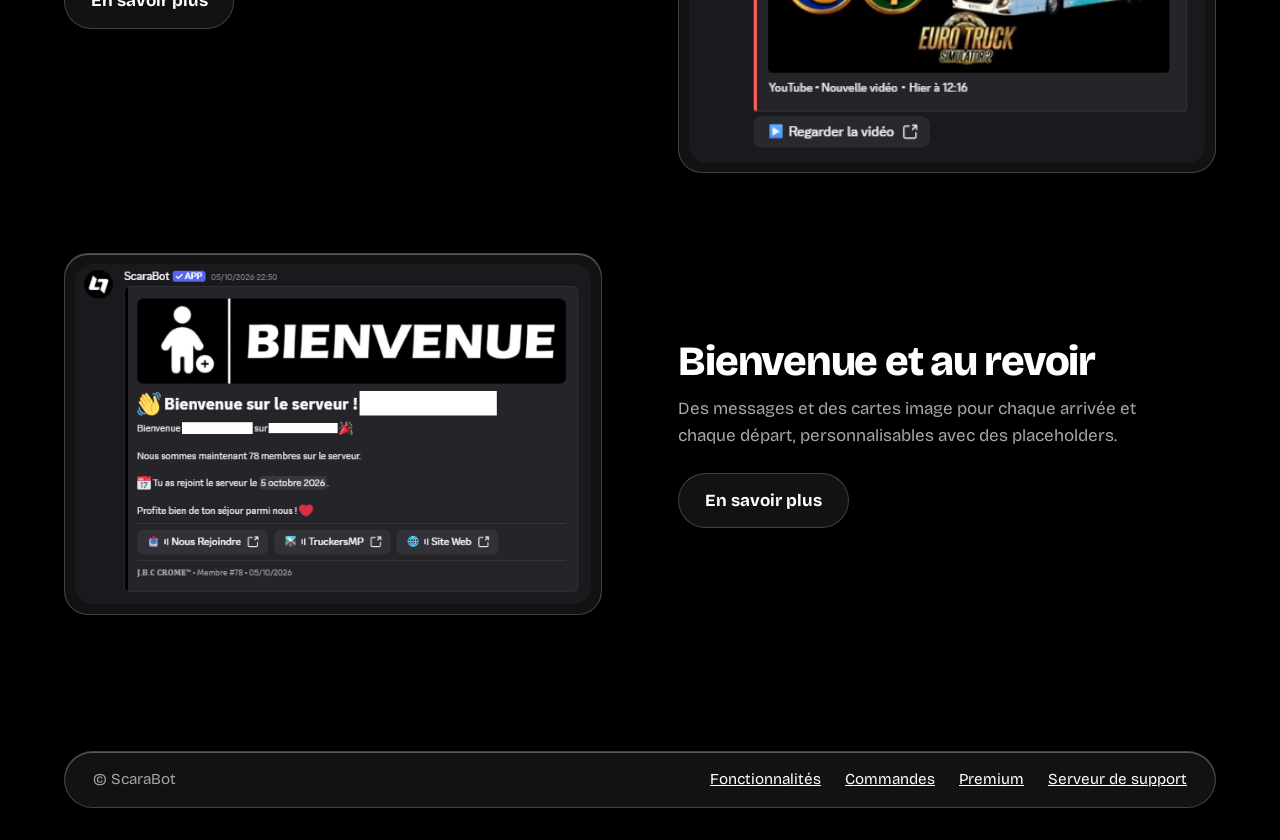
==== commit 891be13b: "Add files via upload" ====
--- a/index.html
+++ b/index.html
@@ -1,516 +1,153 @@
 <!DOCTYPE html>
 <html lang="fr">
 <head>
-<link rel="icon" type="image/png" href="logo.png">
-<meta charset="UTF-8"/>
-<meta name="viewport" content="width=device-width,initial-scale=1.0"/>
-<title>ScaraBot — Sécurisez et animez votre serveur Discord</title>
+<meta charset="utf-8">
+<meta name="viewport" content="width=device-width, initial-scale=1">
+<title>ScaraBot</title>
+<meta name="description" content="ScaraBot : modération, tickets, niveaux, embeds personnalisés, mini-jeux et plus de 90 commandes pour ton serveur Discord.">
+<link rel="icon" href="logo.png">
 <link rel="preconnect" href="https://fonts.googleapis.com">
-<link href="https://fonts.googleapis.com/css2?family=DM+Sans:ital,wght@0,300;0,400;0,500;0,600;1,300&family=Syne:wght@700;800&family=DM+Mono:wght@400;500&display=swap" rel="stylesheet">
+<link rel="preconnect" href="https://fonts.gstatic.com" crossorigin>
+<link href="https://fonts.googleapis.com/css2?family=Bricolage+Grotesque:opsz,wght@12..96,300..800&display=swap" rel="stylesheet">
+<link rel="stylesheet" href="style.css?v=5">
+</head>
+<body>
+<div class="bg" aria-hidden="true"><div class="orb o1"></div><div class="orb o2"></div><div class="orb o3"></div></div>
+<nav class="top glass" aria-label="Navigation principale">
+  <a class="logo" href="index.html">ScaraBot</a>
+  <ul>
+    <li><a href="index.html" aria-current="page">Accueil</a></li>
+    <li><a href="fonctionnalites.html">Fonctionnalités</a></li>
+    <li><a href="commandes.html">Commandes</a></li>
+    <li><a href="premium.html">Premium</a></li>
+    <li><a class="btn fill js-invite" href="#">Ajouter</a></li>
+  </ul>
+</nav>
+<main>
 <style>
-:root {
-  --ink:      #21242C;
-  --deep:     #1A1D24;
-  --panel:    #262A33;
-  --card:     #2A2E38;
-  --border:   rgba(140,191,201,.10);
-  --border2:  rgba(140,191,201,.20);
-  --blue:     #8CBFC9;
-  --blue-lt:  #8CBFC9;
-  --blue-glow: rgba(140,191,201,.18);
-  --text:     #e8ecf0;
-  --muted:    #b9b9b9;
-  --faint:    #5a6070;
-  --white:    #ffffff;
-  --discord:  #5865F2;
-  --gold:     #f59e0b;
-}
-*, *::before, *::after { box-sizing: border-box; margin: 0; padding: 0; }
-html { scroll-behavior: smooth; font-size: 16px; }
-body {
-  background: var(--ink);
-  color: var(--text);
-  font-family: 'DM Sans', sans-serif;
-  font-weight: 400;
-  overflow-x: hidden;
-  -webkit-font-smoothing: antialiased;
-}
-*, a { cursor: none; }
-#cur {
-  position: fixed; width: 10px; height: 10px;
-  background: var(--blue-lt); border-radius: 50%;
-  pointer-events: none; z-index: 9999;
-  transform: translate(-50%,-50%); mix-blend-mode: difference;
-}
-#cur-ring {
-  position: fixed; width: 36px; height: 36px;
-  border: 1px solid rgba(140,191,201,.5); border-radius: 50%;
-  pointer-events: none; z-index: 9998;
-  transform: translate(-50%,-50%);
-  transition: width .22s, height .22s, border-color .22s;
-}
-/* ANNOUNCEMENT BAR */
-.announce {
-  background: var(--deep); border-bottom: 1px solid var(--border);
-  padding: 10px 6vw; text-align: center;
-  font-size: 12px; letter-spacing: .5px; color: var(--muted);
-}
-.announce a { color: var(--blue-lt); text-decoration: none; font-weight: 600; }
-.announce a:hover { text-decoration: underline; }
-/* TOPBAR */
-.topbar {
-  background: var(--deep); border-bottom: 1px solid var(--border);
-  padding: 0 6vw; height: 36px;
-  display: flex; align-items: center; justify-content: space-between;
-}
-.topbar-item { font-size: 11px; letter-spacing: 1.5px; color: var(--muted); text-transform: uppercase; font-weight: 500; }
-.topbar-item span { color: var(--blue-lt); }
-.topbar-status {
-  display: flex; align-items: center; gap: 6px;
-  font-size: 11px; letter-spacing: 1px; color: #4ade80; font-weight: 500;
-}
-.topbar-status::before {
-  content: ''; width: 6px; height: 6px;
-  background: #4ade80; border-radius: 50%;
-  animation: pgreen 2s infinite;
-}
-@keyframes pgreen { 0%,100%{box-shadow:0 0 0 0 rgba(74,222,128,.5)} 50%{box-shadow:0 0 0 4px rgba(74,222,128,0)} }
-/* NAV */
-nav {
-  position: sticky; top: 0; z-index: 200;
-  background: rgba(33,36,44,.94); backdrop-filter: blur(20px) saturate(180%);
-  border-bottom: 1px solid var(--border);
-  padding: 0 6vw; height: 68px;
-  display: flex; align-items: center; justify-content: space-between;
-}
-.nav-brand { display: flex; align-items: center; gap: 16px; text-decoration: none; }
-.nav-logo {
-  width: 40px; height: 40px; background: var(--blue);
-  border-radius: 12px; display: flex; align-items: center; justify-content: center;
-  font-family:'Syne',sans-serif; font-weight:800; color:#fff; font-size:16px;
-}
-.nav-wordmark { display: flex; flex-direction: column; gap: 1px; }
-.nav-wordmark .abbr { font-family: 'Syne', sans-serif; font-size: 20px; font-weight: 800; color: var(--white); letter-spacing: 3px; line-height: 1; }
-.nav-wordmark .full { font-size: 9px; letter-spacing: 3px; color: var(--blue-lt); text-transform: uppercase; font-weight: 500; }
-.nav-links { display: flex; align-items: center; gap: 36px; list-style: none; }
-.nav-links a {
-  font-size: 12px; letter-spacing: 2px; text-transform: uppercase;
-  font-weight: 600; color: var(--muted); text-decoration: none; transition: color .2s; position: relative;
-}
-.nav-links a::after {
-  content: ''; position: absolute; bottom: -4px; left: 0; right: 0;
-  height: 1px; background: var(--blue-lt);
-  transform: scaleX(0); transform-origin: left; transition: transform .3s;
-}
-.nav-links a:hover { color: var(--white); }
-.nav-links a:hover::after { transform: scaleX(1); }
-.nav-right { display: flex; align-items: center; gap: 14px; }
-.lang-pill {
-  font-size: 11px; letter-spacing: 1.5px; color: var(--muted);
-  border: 1px solid var(--border2); padding: 8px 14px; text-transform: uppercase; font-weight: 600;
-}
-.btn-nav {
-  display: flex; align-items: center; gap: 9px;
-  background: var(--blue); color: #fff; text-decoration: none;
-  padding: 9px 20px; font-size: 11px; font-weight: 700;
-  letter-spacing: 2px; text-transform: uppercase;
-  transition: opacity .2s, transform .2s;
-  clip-path: polygon(0 0, calc(100% - 8px) 0, 100% 8px, 100% 100%, 8px 100%, 0 calc(100% - 8px));
-}
-.btn-nav:hover { opacity: .85; transform: translateY(-1px); }
-/* HERO */
-.hero {
-  position: relative; min-height: calc(100vh - 104px);
-  display: grid; grid-template-columns: 1fr 1fr;
-  align-items: center; padding: 80px 6vw 40px; gap: 60px; overflow: hidden;
-}
-.hero-grid-bg {
-  position: absolute; inset: 0;
-  background-image: linear-gradient(var(--border) 1px, transparent 1px), linear-gradient(90deg, var(--border) 1px, transparent 1px);
-  background-size: 48px 48px;
-  mask-image: radial-gradient(ellipse 80% 80% at 50% 50%, black 20%, transparent 80%);
-}
-.hero::before {
-  content: ''; position: absolute; top: -200px; right: -100px;
-  width: 600px; height: 600px;
-  background: conic-gradient(from 0deg at 50% 50%, transparent 0deg, var(--blue-glow) 60deg, transparent 120deg);
-  border-radius: 50%; filter: blur(80px); pointer-events: none;
-}
-.hero-content { position: relative; z-index: 1; }
-.hero-label {
-  display: inline-flex; align-items: center; gap: 10px;
-  border: 1px solid var(--border2); background: var(--panel);
-  padding: 7px 16px; font-size: 10px; letter-spacing: 3px;
-  text-transform: uppercase; color: var(--blue-lt); font-weight: 600; margin-bottom: 32px;
-  opacity: 0; animation: fadeRight .6s .1s forwards;
-}
-.hero-label::before { content: ''; width: 18px; height: 1px; background: var(--blue-lt); }
-.hero-title {
-  font-family: 'Syne', sans-serif;
-  font-size: clamp(40px, 5vw, 70px); font-weight: 800;
-  line-height: 1.05; letter-spacing: -1px; color: var(--white); margin-bottom: 28px;
-  opacity: 0; animation: fadeRight .7s .25s forwards;
-}
-.hero-title .line-blue { color: var(--blue-lt); }
-.hero-desc {
-  font-size: 15px; font-weight: 300; line-height: 1.9; color: var(--muted);
-  max-width: 460px; margin-bottom: 40px;
-  opacity: 0; animation: fadeRight .7s .4s forwards;
-}
-.hero-actions {
-  display: flex; gap: 14px; flex-wrap: wrap; margin-bottom: 52px;
-  opacity: 0; animation: fadeRight .7s .55s forwards;
-}
-.btn-primary {
-  display: inline-flex; align-items: center; gap: 12px;
-  background: var(--blue); color: #fff; text-decoration: none;
-  padding: 15px 32px; font-size: 12px; font-weight: 700;
-  letter-spacing: 2px; text-transform: uppercase;
-  transition: transform .25s, box-shadow .25s;
-  clip-path: polygon(0 0, calc(100% - 10px) 0, 100% 10px, 100% 100%, 10px 100%, 0 calc(100% - 10px));
-}
-.btn-primary:hover { transform: translateY(-3px); box-shadow: 0 16px 48px rgba(140,191,201,.45); }
-.btn-primary svg { width: 18px; height: 18px; }
-.btn-ghost {
-  display: inline-flex; align-items: center; gap: 10px;
-  background: transparent; color: var(--text); text-decoration: none;
-  padding: 15px 32px; font-size: 12px; font-weight: 600;
-  letter-spacing: 2px; text-transform: uppercase;
-  border: 1px solid var(--border2); transition: border-color .2s, color .2s;
-}
-.btn-ghost:hover { border-color: var(--blue-lt); color: var(--blue-lt); }
-/* PANEL */
-.hero-panel { position: relative; z-index: 1; opacity: 0; animation: fadeLeft .8s .5s forwards; }
-.metrics-board {
-  background: var(--panel); border: 1px solid var(--border2);
-  overflow: hidden; position: relative;
-}
-.metrics-board::before {
-  content: ''; position: absolute; top: 0; left: 0; right: 0; height: 2px;
-  background: linear-gradient(90deg, var(--blue), var(--blue-lt), transparent);
-}
-.metrics-header {
-  padding: 20px 28px 16px; border-bottom: 1px solid var(--border);
-  display: flex; align-items: center; justify-content: space-between;
-}
-.metrics-title { font-family: 'DM Mono', monospace; font-size: 11px; letter-spacing: 2px; color: var(--muted); text-transform: uppercase; }
-.live-badge { display: flex; align-items: center; gap: 6px; font-family: 'DM Mono', monospace; font-size: 10px; color: #4ade80; letter-spacing: 1px; }
-.live-badge::before { content: ''; width: 6px; height: 6px; background: #4ade80; border-radius: 50%; animation: pgreen 2s infinite; }
-.metrics-grid { display: grid; grid-template-columns: 1fr 1fr; }
-.metric-cell { padding: 28px; border-right: 1px solid var(--border); border-bottom: 1px solid var(--border); }
-.metric-cell:nth-child(2n) { border-right: none; }
-.metric-cell:nth-child(n+3) { border-bottom: none; }
-.metric-val { font-family: 'Syne', sans-serif; font-size: 36px; font-weight: 800; color: var(--white); line-height: 1; margin-bottom: 6px; }
-.metric-val .unit { font-size: 18px; color: var(--blue-lt); font-weight: 700; }
-.metric-key { font-size: 10px; letter-spacing: 2px; text-transform: uppercase; color: var(--muted); font-weight: 600; }
-.metrics-bar-row { padding: 20px 28px; border-top: 1px solid var(--border); display: flex; flex-direction: column; gap: 10px; }
-.bar-label-row { display: flex; justify-content: space-between; font-size: 11px; color: var(--muted); letter-spacing: 1px; }
-.bar-label-row span:last-child { color: var(--blue-lt); }
-.progress-track { height: 3px; background: var(--faint); border-radius: 2px; overflow: hidden; }
-.progress-fill { height: 100%; background: linear-gradient(90deg, var(--blue), var(--blue-lt)); border-radius: 2px; animation: growBar 1.5s 1s both; }
-@keyframes growBar { from { width: 0 !important; } }
-/* SECTION */
-.section { padding: 120px 6vw; position: relative; }
-.section-intro { margin-bottom: 70px; }
-.section-intro.center { text-align: center; display:flex; flex-direction:column; align-items:center; }
-.eyebrow {
-  display: inline-flex; align-items: center; gap: 12px;
-  font-size: 10px; letter-spacing: 4px; text-transform: uppercase;
-  color: var(--blue-lt); font-weight: 700; margin-bottom: 20px;
-}
-.eyebrow::before { content: ''; width: 24px; height: 1px; background: var(--blue-lt); }
-.section-h {
-  font-family: 'Syne', sans-serif; font-size: clamp(32px, 4vw, 52px);
-  font-weight: 800; line-height: 1.08; letter-spacing: -0.5px; color: var(--white); max-width: 620px;
-}
-.section-p { font-size: 15px; font-weight: 300; color: var(--muted); line-height: 1.9; max-width: 520px; margin-top: 18px; }
-.rule { height: 1px; background: var(--border); margin: 0 6vw; }
-/* STATS */
-.stats-section { background: var(--deep); }
-.stats-grid { display: grid; grid-template-columns: repeat(4,1fr); border: 1px solid var(--border); margin-top: 60px; }
-.stat-cell { padding: 44px 32px; border-right: 1px solid var(--border); text-align: center; }
-.stat-cell:last-child { border-right: none; }
-.stat-val { font-family:'Syne',sans-serif; font-size: 44px; font-weight: 800; color: var(--blue-lt); line-height: 1; }
-.stat-val .unit { font-size: 22px; color: var(--white); }
-.stat-key { margin-top: 12px; font-size: 11px; letter-spacing: 2px; text-transform: uppercase; color: var(--muted); font-weight: 600; }
-/* FEATURES GRID */
-.features-grid { display: grid; grid-template-columns: repeat(3, 1fr); border: 1px solid var(--border); }
-.feature { padding: 52px 40px; border-right: 1px solid var(--border); border-bottom: 1px solid var(--border); position: relative; overflow: hidden; transition: background .3s; }
-.feature:nth-child(3n) { border-right: none; }
-.feature:nth-last-child(-n+3) { border-bottom: none; }
-.feature::after { content: ''; position: absolute; bottom: 0; left: 40px; right: 40px; height: 1px; background: var(--blue-lt); transform: scaleX(0); transform-origin: left; transition: transform .5s; }
-.feature:hover { background: var(--panel); }
-.feature:hover::after { transform: scaleX(1); }
-.feature-num { font-family: 'DM Mono', monospace; font-size: 11px; color: var(--blue-lt); letter-spacing: 2px; margin-bottom: 28px; opacity: .7; }
-.feature-icon { font-size: 32px; margin-bottom: 20px; display: block; }
-.feature-title { font-family: 'Syne', sans-serif; font-size: 20px; font-weight: 800; color: var(--white); letter-spacing: -.3px; margin-bottom: 14px; }
-.feature-text { font-size: 14px; font-weight: 300; color: var(--muted); line-height: 1.8; }
-.feature-link { display:inline-flex; align-items:center; gap:8px; margin-top:18px; font-size:11px; letter-spacing:1.5px; text-transform:uppercase; font-weight:700; color:var(--blue-lt); text-decoration:none; }
-/* PRICING */
-.pricing-section { background: var(--deep); }
-.pricing-grid { display: grid; grid-template-columns: repeat(3,1fr); gap: 24px; margin-top: 60px; }
-.plan {
-  background: var(--panel); border: 1px solid var(--border2); padding: 40px 34px;
-  display: flex; flex-direction: column; position: relative; overflow: hidden;
-}
-.plan.featured { border-color: var(--blue-lt); box-shadow: 0 0 0 1px var(--blue-lt), 0 24px 60px rgba(140,191,201,.15); }
-.plan.featured::before { content: ''; position: absolute; top: 0; left: 0; right: 0; height: 2px; background: linear-gradient(90deg, var(--blue), var(--blue-lt)); }
-.plan-tag { font-size: 10px; letter-spacing: 3px; text-transform: uppercase; color: var(--blue-lt); font-weight: 700; margin-bottom: 14px; }
-.plan-name { font-family: 'Syne', sans-serif; font-size: 26px; font-weight: 800; color: var(--white); margin-bottom: 8px; }
-.plan-price { font-family: 'Syne', sans-serif; font-size: 40px; font-weight: 800; color: var(--white); margin-bottom: 4px; }
-.plan-price .per { font-size: 13px; color: var(--muted); font-weight: 400; }
-.plan-sub { font-size: 12px; color: var(--muted); font-weight: 300; margin-bottom: 28px; }
-.plan-list { list-style: none; display: flex; flex-direction: column; gap: 14px; margin-bottom: 32px; flex-grow: 1; }
-.plan-list li { display: flex; align-items: flex-start; gap: 10px; font-size: 13px; font-weight: 300; color: var(--text); line-height: 1.5; }
-.plan-list li::before { content: '✓'; color: var(--blue-lt); font-weight: 700; flex-shrink: 0; }
-.plan .btn-primary, .plan .btn-ghost { justify-content: center; width: 100%; }
-/* BLOG */
-.blog-grid { display: grid; grid-template-columns: repeat(3,1fr); gap: 24px; margin-top: 60px; }
-.blog-card { background: var(--panel); border: 1px solid var(--border); text-decoration: none; display: flex; flex-direction: column; overflow: hidden; transition: border-color .25s, transform .25s; }
-.blog-card:hover { border-color: var(--blue-lt); transform: translateY(-4px); }
-.blog-thumb { height: 150px; background: linear-gradient(135deg, var(--card), var(--panel)); position: relative; display:flex; align-items:center; justify-content:center; border-bottom: 1px solid var(--border); }
-.blog-thumb::before { content: ''; position: absolute; inset: 0; background-image: linear-gradient(var(--border) 1px, transparent 1px), linear-gradient(90deg, var(--border) 1px, transparent 1px); background-size: 24px 24px; }
-.blog-thumb span { position: relative; font-size: 34px; }
-.blog-body { padding: 26px 26px 28px; }
-.blog-date { font-family: 'DM Mono', monospace; font-size: 10px; letter-spacing: 1.5px; color: var(--blue-lt); text-transform: uppercase; margin-bottom: 12px; }
-.blog-title { font-family: 'Syne', sans-serif; font-size: 17px; font-weight: 800; color: var(--white); line-height: 1.35; margin-bottom: 10px; }
-.blog-desc { font-size: 13px; font-weight: 300; color: var(--muted); line-height: 1.7; }
-/* CTA */
-.cta-block { position: relative; overflow: hidden; background: var(--ink); border-top: 1px solid var(--border); }
-.cta-block::before { content: ''; position: absolute; inset: 0; background: radial-gradient(ellipse 70% 60% at 50% 100%, rgba(140,191,201,.1) 0%, transparent 70%); pointer-events: none; }
-.cta-inner { position: relative; z-index: 1; padding: 140px 6vw; display: grid; grid-template-columns: 1fr 1fr; gap: 80px; align-items: center; }
-.bot-card { background: var(--panel); border: 1px solid var(--border2); padding: 40px; position: relative; overflow: hidden; }
-.bot-card::before { content: ''; position: absolute; top: 0; left: 0; right: 0; height: 2px; background: linear-gradient(90deg, var(--blue), var(--blue-lt)); }
-.bc-header { display: flex; align-items: center; gap: 14px; margin-bottom: 28px; padding-bottom: 24px; border-bottom: 1px solid var(--border); }
-.bc-avatar { width: 52px; height: 52px; background: var(--blue); border-radius: 14px; display: flex; align-items: center; justify-content: center; }
-.bc-avatar svg { width: 28px; height: 28px; fill: #fff; }
-.bc-name { font-family: 'Syne', sans-serif; font-size: 20px; font-weight: 800; color: var(--white); }
-.bc-sub { font-size: 12px; color: var(--muted); margin-top: 2px; }
-.bc-stats { display: flex; gap: 28px; margin-bottom: 28px; }
-.bc-stat { display: flex; flex-direction: column; gap: 4px; }
-.bc-stat-val { font-family: 'Syne', sans-serif; font-size: 22px; font-weight: 800; color: var(--white); }
-.bc-stat-key { font-size: 10px; letter-spacing: 2px; text-transform: uppercase; color: var(--muted); }
-.btn-invite {
-  width: 100%; display: flex; align-items: center; justify-content: center; gap: 12px;
-  background: var(--blue); color: #fff; text-decoration: none;
-  padding: 16px; font-size: 13px; font-weight: 700; letter-spacing: 2px; text-transform: uppercase;
-  transition: transform .2s, box-shadow .2s; position: relative;
-  clip-path: polygon(0 0, calc(100% - 10px) 0, 100% 10px, 100% 100%, 10px 100%, 0 calc(100% - 10px));
-}
-.btn-invite:hover { transform: translateY(-3px); box-shadow: 0 12px 40px rgba(140,191,201,.5); }
-.btn-invite svg { width: 20px; height: 20px; }
-.checklist { list-style: none; display: flex; flex-direction: column; gap: 14px; }
-.checklist li { display: flex; align-items: flex-start; gap: 12px; font-size: 14px; font-weight: 300; color: var(--muted); line-height: 1.5; }
-.checklist li::before { content: '→'; color: var(--blue-lt); font-size: 14px; flex-shrink: 0; margin-top: 1px; }
-/* FOOTER */
-footer { background: var(--deep); border-top: 1px solid var(--border); padding: 70px 6vw 40px; }
-.footer-top { display: grid; grid-template-columns: 2fr 1fr 1fr 1fr; gap: 60px; padding-bottom: 52px; border-bottom: 1px solid var(--border); margin-bottom: 36px; }
-.footer-brand { display:flex; align-items:center; gap:14px; text-decoration:none; }
-.footer-tagline { font-size: 13px; font-weight: 300; color: var(--muted); line-height: 1.8; margin-top: 20px; max-width: 280px; }
-.footer-socials { display:flex; gap:14px; margin-top:24px; }
-.footer-socials a { width: 36px; height: 36px; border: 1px solid var(--border2); display:flex; align-items:center; justify-content:center; text-decoration:none; color: var(--muted); transition: border-color .2s, color .2s; font-size: 14px; }
-.footer-socials a:hover { border-color: var(--blue-lt); color: var(--blue-lt); }
-.footer-col-title { font-size: 10px; letter-spacing: 3px; text-transform: uppercase; color: var(--white); font-weight: 700; margin-bottom: 20px; }
-.footer-links { list-style: none; display: flex; flex-direction: column; gap: 12px; }
-.footer-links a { font-size: 13px; font-weight: 300; color: var(--muted); text-decoration: none; transition: color .2s; }
-.footer-links a:hover { color: var(--blue-lt); }
-.footer-bottom { display: flex; align-items: center; justify-content: space-between; flex-wrap: wrap; gap: 12px; }
-.footer-copy { font-size: 12px; color: var(--faint); letter-spacing: 1px; }
-.footer-legal { font-size: 11px; color: var(--faint); letter-spacing: 1px; font-style: italic; }
-/* ANIM */
-@keyframes fadeRight { from{opacity:0;transform:translateX(-28px)} to{opacity:1;transform:translateX(0)} }
-@keyframes fadeLeft  { from{opacity:0;transform:translateX(28px)}  to{opacity:1;transform:translateX(0)} }
-.reveal { opacity: 0; transform: translateY(28px); transition: opacity .7s cubic-bezier(.25,.46,.45,.94), transform .7s cubic-bezier(.25,.46,.45,.94); }
-.reveal.on { opacity: 1; transform: translateY(0); }
-.reveal-delay-1 { transition-delay: .1s; }
-.reveal-delay-2 { transition-delay: .2s; }
-.reveal-delay-3 { transition-delay: .3s; }
-/* RESPONSIVE */
-@media (max-width: 980px) {
-  .hero { grid-template-columns: 1fr; min-height: auto; }
-  .features-grid, .pricing-grid, .blog-grid { grid-template-columns: 1fr; }
-  .feature { border-right: none !important; }
-  .feature:not(:last-child) { border-bottom: 1px solid var(--border) !important; }
-  .stats-grid { grid-template-columns: 1fr 1fr; }
-  .stat-cell:nth-child(2n) { border-right: none; }
-  .stat-cell:nth-child(-n+2) { border-bottom: 1px solid var(--border); }
-  .cta-inner { grid-template-columns: 1fr; }
-  .footer-top { grid-template-columns: 1fr 1fr; }
-  .nav-links { display: none; }
-}
-@media (max-width: 580px) {
-  .topbar, .announce { display: none; }
-  .footer-top { grid-template-columns: 1fr; }
-  .stats-grid { grid-template-columns: 1fr; }
-  .stat-cell { border-right: none !important; border-bottom: 1px solid var(--border); }
+.hero-phone{display:none}
+@media (min-width:1100px){
+  .hero{position:relative}
+  .hero .wrap{max-width:none;margin:0;padding:0}
+  .hero .panel{grid-template-columns:1fr;max-width:860px;margin-left:clamp(2rem,6vw,8rem);margin-right:auto}
+  .hero-phone{display:block;position:absolute;right:8vw;top:50%;transform:translateY(-50%);width:clamp(260px,24vw,440px);height:auto;pointer-events:none;filter:drop-shadow(0 0 70px rgba(255,255,255,.22)) drop-shadow(0 40px 40px rgba(0,0,0,.9))}
 }
 </style>
-</head>
-<body>
-
-<div id="cur"></div>
-<div id="cur-ring"></div>
-
-<!-- ANNONCE -->
-<div class="announce">La mise à jour <a href="#blog">ScaraBot v4.2.1</a> est disponible dès maintenant !</div>
-
-
-<!-- TOPBAR -->
-<div class="topbar">
-  <div style="display:flex;align-items:center;gap:28px">
-    <div class="topbar-item">Version : <span>4.2.1</span></div>
-    <div class="topbar-item">Commandes : <span>90+</span></div>
-  </div>
-  <div class="topbar-status">Bot en ligne</div>
-</div>
-
-
-<!-- NAV -->
-<nav>
-  <a href="index.html" class="nav-brand">
-    <div class="nav-logo">S</div>
-    <div class="nav-wordmark">
-      <span class="abbr">ScaraBot</span>
-      <span class="full">Le bot Discord complet</span>
-    </div>
-  </a>
-  <ul class="nav-links">
-    <li><a href="index.html">Accueil</a></li>
-    <li><a href="fonctionnalites.html">Fonctionnalités</a></li>
-    <li><a href="tarifs.html">Tarifs</a></li>
-    <li><a href="blog.html">Blog</a></li>
-    <li><a href="support.html">Support</a></li>
-  </ul>
-  <div class="nav-right">
-    <div class="lang-pill">FR</div>
-    <a href="https://discord.com/oauth2/authorize?client_id=1403513450273177772&permissions=8&integration_type=0&scope=bot%20applications.commands" target="_blank" class="btn-nav">
-      Inviter le bot →
-    </a>
-  </div>
-</nav>
-
-
-<!-- HERO -->
-<section class="hero" id="about">
-  <div class="hero-grid-bg"></div>
-  <div class="hero-content">
-    <div class="hero-label">Utilisé par plusieurs milliers de serveurs</div>
-    <h1 class="hero-title">
-      Le bot Discord<br>
-      <span class="line-blue">tout-en-un</span><br>
-      pour votre serveur.
-    </h1>
-    <p class="hero-desc">ScaraBot protège et anime votre serveur : modération avancée, système XP, tickets, giveaways, notifications YouTube et traduction automatique — tout est intégré, gratuitement.</p>
-    <div class="hero-actions">
-      <a href="https://discord.com/oauth2/authorize?client_id=1403513450273177772&permissions=8&integration_type=0&scope=bot%20applications.commands" target="_blank" class="btn-primary">
-        <svg viewBox="0 0 24 24" fill="currentColor"><path d="M12 2C6.48 2 2 6.48 2 12s4.48 10 10 10 10-4.48 10-10S17.52 2 12 2zm1 15h-2v-6h2v6zm0-8h-2V7h2v2z"/></svg>
-        Ajouter à Discord
-      </a>
-      <a href="#features" class="btn-ghost">Voir les fonctionnalités →</a>
-    </div>
-  </div>
-  <div class="hero-panel">
-    <div class="metrics-board">
-      <div class="metrics-header">
-        <span class="metrics-title">ScaraBot · Dashboard</span>
-        <span class="live-badge">En ligne</span>
-      </div>
-      <div class="metrics-grid">
-        <div class="metric-cell">
-          <div class="metric-val">90<span class="unit">+</span></div>
-          <div class="metric-key">Commandes</div>
+<section class="hero">
+  <div class="wrap" style="width:100%">
+    <div class="panel glass">
+      <div>
+        <h1>Ton serveur,<br>en ordre.</h1>
+        <p class="lead">ScaraBot protège, accueille, organise et anime ta communauté Discord. Plus de 90 commandes, tout se règle depuis Discord.</p>
+        <div class="cta">
+          <a class="btn fill js-invite" href="https://discord.com/oauth2/authorize?client_id=1403513450273177772&scope=bot%20applications.commands&permissions=8">Ajouter à Discord</a>
+          <a class="btn line" href="fonctionnalites.html">Voir ce qu'il fait</a>
         </div>
-        <div class="metric-cell">
-          <div class="metric-val">24<span class="unit">h</span></div>
-          <div class="metric-key">Disponibilité</div>
-        </div>
-        <div class="metric-cell">
-          <div class="metric-val">0<span class="unit">€</span></div>
-          <div class="metric-key">Gratuit</div>
-        </div>
-        <div class="metric-cell">
-          <div class="metric-val">v<span class="unit">4</span></div>
-          <div class="metric-key">Version actuelle</div>
-        </div>
-      </div>
-      <div class="metrics-bar-row">
-        <div class="bar-label-row"><span>Modération</span><span>Avancée</span></div>
-        <div class="progress-track"><div class="progress-fill" style="width:95%"></div></div>
-        <div class="bar-label-row"><span>Automatisation</span><span>Complète</span></div>
-        <div class="progress-track"><div class="progress-fill" style="width:88%"></div></div>
-        <div class="bar-label-row"><span>Fiabilité</span><span>Excellente</span></div>
-        <div class="progress-track"><div class="progress-fill" style="width:98%"></div></div>
       </div>
     </div>
   </div>
+  <img class="hero-phone" src="telephone.png" alt="ScaraBot sur téléphone">
 </section>
-
-<div class="rule"></div>
-
-
-<div class="rule"></div>
-<!-- STATS -->
-<section class="section stats-section">
-  <div class="section-intro reveal">
-    <div class="eyebrow">Nos résultats ont un impact</div>
-    <h2 class="section-h">Des chiffres qui parlent<br>pour ScaraBot.</h2>
-  </div>
-  <div class="stats-grid reveal">
-    <div class="stat-cell">
-      <div class="stat-val">90<span class="unit">+</span></div>
-      <div class="stat-key">Commandes disponibles</div>
-    </div>
-    <div class="stat-cell">
-      <div class="stat-val">24<span class="unit">/7</span></div>
-      <div class="stat-key">Bot en ligne</div>
-    </div>
-    <div class="stat-cell">
-      <div class="stat-val">4<span class="unit">.2.1</span></div>
-      <div class="stat-key">Version stable</div>
-    </div>
-    <div class="stat-cell">
-      <div class="stat-val">0<span class="unit">€</span></div>
-      <div class="stat-key">Fonctionnalités de base</div>
+<section>
+  <div class="wrap">
+    <h2>Tout est réglable depuis Discord.</h2>
+    <div class="tease">
+      <a class="glass" href="fonctionnalites.html"><h3>Fonctionnalités</h3><p>Protection, tickets, niveaux, embeds, jeux et notifications.</p><u>Voir les fonctionnalités</u></a>
+      <a class="glass" href="commandes.html"><h3>Commandes</h3><p>Les commandes clés pour configurer ton serveur dès le premier jour.</p><u>Voir les commandes</u></a>
     </div>
   </div>
 </section>
+<section id="apercu">
+  <div class="wrap">
+    <h2>Ce que ça donne sur Discord.</h2>
+    <div class="shows">
 
-<div class="rule"></div>
+      <div class="show">
+        <div class="txt">
+          <h3>Niveaux et XP</h3>
+          <p>Un message de niveau sobre, une image générée avec la barre de progression, des rôles de récompense et le contrôle de l'XP depuis /config.</p>
+          <a class="btn line" href="fonctionnalites.html">En savoir plus</a>
+        </div>
+        <figure class="shot glass"><img src="apercu-niveaux.png" alt="Aperçu du message de niveau de ScaraBot" loading="lazy"></figure>
+      </div>
 
+      <div class="show">
+        <div class="txt">
+          <h3>Tickets</h3>
+          <p>Un panneau d'aide avec bouton de prise en charge. Change le texte, l'apparence et l'image directement depuis Discord.</p>
+          <a class="btn line" href="fonctionnalites.html">En savoir plus</a>
+        </div>
+        <figure class="shot glass"><img src="apercu-tickets.png" alt="Aperçu du panneau de tickets de ScaraBot" loading="lazy"></figure>
+      </div>
 
-<!-- FOOTER -->
+      <div class="show">
+        <div class="txt">
+          <h3>Embeds personnalisés</h3>
+          <p>Compose un message avec auteur, footer, images, catégories et boutons-liens, puis réutilise-le partout avec {embed:nom}.</p>
+          <a class="btn line" href="fonctionnalites.html">En savoir plus</a>
+        </div>
+        <figure class="shot glass"><img src="apercu-embeds.png" alt="Aperçu de l'éditeur d'embed de ScaraBot" loading="lazy"></figure>
+      </div>
+
+      <div class="show">
+        <div class="txt">
+          <h3>Protection</h3>
+          <p>Anti-phishing, anti-scam et salon piège : ScaraBot supprime les liens suspects et garde une trace dans le journal des infractions.</p>
+          <a class="btn line" href="fonctionnalites.html">En savoir plus</a>
+        </div>
+        <figure class="shot glass"><img src="apercu-protection.png" alt="Aperçu de la protection de ScaraBot" loading="lazy"></figure>
+      </div>
+
+      <div class="show">
+        <div class="txt">
+          <h3>Économie et casino</h3>
+          <p>Une économie propre à ton serveur, réglable depuis /config, et un casino avec roulette, crash et courses de chevaux.</p>
+          <a class="btn line" href="fonctionnalites.html">En savoir plus</a>
+        </div>
+        <figure class="shot glass"><img src="apercu-economie.png" alt="Aperçu de l'économie et du casino de ScaraBot" loading="lazy"></figure>
+      </div>
+
+      <div class="show">
+        <div class="txt">
+          <h3>Mini-jeux</h3>
+          <p>Quiz aux questions générées par IA, pendu, devine le nombre et mots enchaînés pour animer tes salons.</p>
+          <a class="btn line" href="fonctionnalites.html">En savoir plus</a>
+        </div>
+        <figure class="shot glass"><img src="apercu-jeux.png" alt="Aperçu des mini-jeux de ScaraBot" loading="lazy"></figure>
+      </div>
+
+      <div class="show">
+        <div class="txt">
+          <h3>Notifications</h3>
+          <p>Préviens ta communauté dès qu'une vidéo YouTube ou un article de blog est publié, dans le salon de ton choix.</p>
+          <a class="btn line" href="fonctionnalites.html">En savoir plus</a>
+        </div>
+        <figure class="shot glass"><img src="apercu-notifications.png" alt="Aperçu des notifications YouTube et blog de ScaraBot" loading="lazy"></figure>
+      </div>
+
+      <div class="show">
+        <div class="txt">
+          <h3>Bienvenue et au revoir</h3>
+          <p>Des messages et des cartes image pour chaque arrivée et chaque départ, personnalisables avec des placeholders.</p>
+          <a class="btn line" href="fonctionnalites.html">En savoir plus</a>
+        </div>
+        <figure class="shot glass"><img src="apercu-bienvenue.png" alt="Aperçu des messages de bienvenue de ScaraBot" loading="lazy"></figure>
+      </div>
+
+    </div>
+  </div>
+</section>
 <footer>
-  <div class="footer-bottom">
-    <div class="footer-copy">© 2026 ScaraBot — Développé par Nosix Studio · Tous droits réservés</div>
-    <div class="footer-legal">Bot non officiel · Discord est une marque de Discord Inc.</div>
+  <div class="glass">
+    <span>© ScaraBot</span>
+    <nav aria-label="Liens du pied de page">
+      <a href="fonctionnalites.html">Fonctionnalités</a>
+      <a href="commandes.html">Commandes</a>
+      <a href="premium.html">Premium</a>
+      <a class="js-support" href="#">Serveur de support</a>
+    </nav>
   </div>
 </footer>
-
-
-<script>
-const cur = document.getElementById('cur');
-const ring = document.getElementById('cur-ring');
-let mx=0,my=0,rx=0,ry=0;
-document.addEventListener('mousemove',e=>{mx=e.clientX;my=e.clientY;cur.style.left=mx+'px';cur.style.top=my+'px';});
-(function loop(){rx+=(mx-rx)*.14;ry+=(my-ry)*.14;ring.style.left=rx+'px';ring.style.top=ry+'px';requestAnimationFrame(loop);})();
-document.querySelectorAll('a,button').forEach(el=>{
-  el.addEventListener('mouseenter',()=>{ring.style.width='56px';ring.style.height='56px';ring.style.borderColor='rgba(140,191,201,.8)';});
-  el.addEventListener('mouseleave',()=>{ring.style.width='36px';ring.style.height='36px';ring.style.borderColor='rgba(140,191,201,.5)';});
-});
-const obs=new IntersectionObserver(entries=>{
-  entries.forEach(e=>{if(e.isIntersecting){e.target.classList.add('on');obs.unobserve(e.target);}});
-},{threshold:0.1});
-document.querySelectorAll('.reveal').forEach(el=>obs.observe(el));
-document.querySelectorAll('a[href^="#"]').forEach(a=>{
-  a.addEventListener('click',e=>{
-    const target = a.getAttribute('href');
-    if(target.length>1){
-      e.preventDefault();
-      const t=document.querySelector(target);
-      if(t)t.scrollIntoView({behavior:'smooth',block:'start'});
-    }
-  });
-});
-</script>
+<script src="script.js?v=5"></script>
 </body>
-</html>
+</html>
--- a/style.css
+++ b/style.css
@@ -0,0 +1,191 @@
+:root{
+  --b:#000;--w:#fff;--g:#a6a6a6;
+  --glass:rgba(255,255,255,.07);
+  --glass-hi:rgba(255,255,255,.14);
+  --edge:rgba(255,255,255,.2);
+  --pad:clamp(1.25rem,5vw,4rem);
+  --r:28px
+}
+*{box-sizing:border-box;margin:0}
+html{scroll-behavior:smooth}
+body{font-family:"Bricolage Grotesque",system-ui,sans-serif;background:var(--b);color:var(--w);line-height:1.55;font-size:1.0625rem;min-height:100vh;overflow-x:hidden}
+a{color:inherit}
+:focus-visible{outline:3px solid #fff;outline-offset:3px}
+
+/* fond : halos blancs flous derrière le verre */
+.bg{position:fixed;inset:0;z-index:-1;overflow:hidden;background:#000}
+.orb{position:absolute;border-radius:50%;filter:blur(70px);will-change:transform}
+.o1{width:46vw;height:46vw;left:-10vw;top:-8vw;background:radial-gradient(circle,rgba(255,255,255,.55),rgba(255,255,255,0) 68%);animation:d1 22s ease-in-out infinite alternate}
+.o2{width:40vw;height:40vw;right:-8vw;top:30vh;background:radial-gradient(circle,rgba(255,255,255,.4),rgba(255,255,255,0) 68%);animation:d2 28s ease-in-out infinite alternate}
+.o3{width:52vw;height:52vw;left:20vw;bottom:-20vw;background:radial-gradient(circle,rgba(200,200,200,.35),rgba(255,255,255,0) 68%);animation:d1 32s ease-in-out infinite alternate-reverse}
+@keyframes d1{to{transform:translate(12vw,10vh) scale(1.15)}}
+@keyframes d2{to{transform:translate(-14vw,-8vh) scale(.9)}}
+
+/* verre */
+.glass{
+  background:var(--glass);
+  -webkit-backdrop-filter:blur(26px) saturate(150%);
+  backdrop-filter:blur(26px) saturate(150%);
+  border:1px solid var(--edge);
+  border-radius:var(--r);
+  box-shadow:inset 0 1px 0 rgba(255,255,255,.3),0 20px 60px -20px rgba(0,0,0,.8)
+}
+@supports not ((backdrop-filter:blur(1px)) or (-webkit-backdrop-filter:blur(1px))){.glass{background:rgba(40,40,40,.92)}}
+
+section{padding:clamp(3rem,8vw,6rem) var(--pad)}
+.wrap{max-width:1180px;margin:0 auto}
+
+/* nav flottante */
+nav.top{position:fixed;top:1rem;left:50%;transform:translateX(-50%);width:min(960px,calc(100% - 2rem));z-index:10;display:flex;justify-content:space-between;align-items:center;padding:.6rem .7rem .6rem 1.4rem;border-radius:999px}
+nav.top .logo{font-weight:800;font-size:1.2rem;text-decoration:none;letter-spacing:-.02em}
+nav.top ul{display:flex;gap:1.5rem;list-style:none;padding:0;align-items:center}
+nav.top a{text-decoration:none}
+nav.top li a:not(.btn):hover{text-decoration:underline;text-underline-offset:6px}
+
+/* boutons */
+.btn{display:inline-block;padding:.85rem 1.6rem;border-radius:999px;font-weight:700;text-decoration:none;border:1px solid var(--edge);transition:background .2s,color .2s,transform .2s}
+.btn.fill{background:var(--w);color:var(--b);border-color:var(--w);box-shadow:0 0 40px rgba(255,255,255,.35)}
+.btn.fill:hover{background:rgba(255,255,255,.8)}
+.btn.line{background:var(--glass);-webkit-backdrop-filter:blur(14px);backdrop-filter:blur(14px)}
+.btn.line:hover{background:var(--glass-hi)}
+nav.top .btn{padding:.55rem 1.2rem;font-size:.95rem}
+
+/* hero */
+.hero{min-height:100svh;display:flex;align-items:center;padding-top:6.5rem}
+.hero .panel{display:grid;grid-template-columns:1.3fr 1fr;gap:3rem;align-items:center;padding:clamp(1.75rem,5vw,4.5rem);width:100%}
+h1{font-size:clamp(3rem,8vw,6.8rem);line-height:.93;font-weight:800;letter-spacing:-.045em;font-variation-settings:"opsz" 96}
+.lead{max-width:32rem;margin:1.5rem 0 2.25rem;font-size:1.2rem;color:#d4d4d4}
+.cta{display:flex;gap:.9rem;flex-wrap:wrap}
+.scarab-wrap{justify-self:center;width:100%;max-width:380px;aspect-ratio:1;display:grid;place-items:center;border-radius:50%;background:radial-gradient(circle,rgba(255,255,255,.16),rgba(255,255,255,.02) 70%);border:1px solid var(--edge);box-shadow:inset 0 1px 0 rgba(255,255,255,.3)}
+.scarab{width:68%;filter:drop-shadow(0 0 22px rgba(255,255,255,.55));animation:rise 1.1s cubic-bezier(.2,.7,.2,1) both}
+@keyframes rise{from{opacity:0;transform:translateY(22px) scale(.95)}to{opacity:1;transform:none}}
+
+/* titres */
+h2{font-size:clamp(2rem,4.5vw,3.5rem);line-height:1.02;font-weight:800;letter-spacing:-.035em;max-width:17ch}
+.head{display:grid;grid-template-columns:1fr 1fr;gap:2rem;align-items:end;margin-bottom:2.5rem}
+.head p{color:var(--g);max-width:30rem}
+
+/* fonctionnalités */
+.grid{display:grid;grid-template-columns:repeat(3,1fr);gap:1.1rem}
+.card{padding:1.75rem;transition:background .25s,transform .25s,border-color .25s}
+.card:hover{background:var(--glass-hi);border-color:rgba(255,255,255,.4);transform:translateY(-4px)}
+.card h3{font-size:1.4rem;font-weight:700;letter-spacing:-.02em;margin-bottom:.5rem}
+.card p{color:var(--g)}
+
+/* commandes */
+.cmds{display:grid;grid-template-columns:repeat(2,1fr);gap:1.1rem;margin-top:2.5rem}
+.cmd{padding:1.4rem 1.6rem;border-radius:20px}
+.cmd b{display:block;font-size:1.3rem;font-weight:700;margin-bottom:.2rem}
+.cmd span{color:var(--g)}
+
+/* fin */
+.end .panel{text-align:center;padding:clamp(2.5rem,7vw,5.5rem) var(--pad)}
+.end h2{margin:0 auto 1.1rem;max-width:14ch}
+.end p{max-width:34rem;margin:0 auto 2.25rem;color:#d4d4d4}
+
+footer{padding:0 var(--pad) 2rem}
+footer .glass{max-width:1180px;margin:0 auto;border-radius:999px;padding:1rem 1.75rem;display:flex;justify-content:space-between;flex-wrap:wrap;gap:1rem;color:var(--g);font-size:.95rem}
+footer nav{display:flex;gap:1.5rem}
+footer a{color:var(--w)}
+
+@media(max-width:860px){
+  .hero .panel,.head{grid-template-columns:1fr}
+  .scarab-wrap{max-width:220px;order:-1;justify-self:start}
+  .grid{grid-template-columns:1fr 1fr}
+  .cmds{grid-template-columns:1fr}
+}
+@media(max-width:560px){.grid{grid-template-columns:1fr}}
+@media(prefers-reduced-motion:reduce){.orb,.scarab{animation:none}html{scroll-behavior:auto}*{transition:none!important}}
+
+/* pages séparées */
+.page{padding-top:8.5rem}
+.ph{font-size:clamp(2.5rem,6vw,4.8rem);line-height:.98;font-weight:800;letter-spacing:-.04em;max-width:16ch}
+.sub{color:var(--g);max-width:34rem;margin:1.25rem 0 2.75rem;font-size:1.15rem}
+nav.top li a[aria-current]:not(.btn){text-decoration:underline;text-underline-offset:6px}
+.tease{display:grid;grid-template-columns:1fr 1fr;gap:1.1rem;margin-top:2.5rem}
+.tease a{display:block;text-decoration:none;padding:2rem;transition:background .25s,transform .25s,border-color .25s}
+.tease a:hover{background:var(--glass-hi);border-color:rgba(255,255,255,.4);transform:translateY(-4px)}
+.tease h3{font-size:1.6rem;font-weight:700;letter-spacing:-.02em;margin-bottom:.5rem}
+.tease p{color:var(--g);margin-bottom:1.25rem}
+.tease u{text-underline-offset:5px;font-weight:600}
+@media(max-width:860px){.tease{grid-template-columns:1fr}}
+@media(max-width:560px){nav.top li:last-child{display:none}nav.top ul{gap:1rem}nav.top{padding-left:1.1rem}}
+
+/* logo image : garde les proportions, rond comme le cercle */
+img.scarab{width:68%;height:auto;aspect-ratio:1/1;object-fit:contain;border-radius:50%;filter:drop-shadow(0 0 22px rgba(255,255,255,.35))}
+
+/* le logo remplit tout le rond */
+.scarab-wrap{border:0;background:none;box-shadow:0 0 70px rgba(255,255,255,.28)}
+img.scarab{width:100%;height:100%;filter:none}
+
+/* zoom : le disque noir du logo remplit tout le rond */
+.scarab-wrap{overflow:hidden}
+img.scarab{transform:scale(1.28)}
+@media(prefers-reduced-motion:no-preference){img.scarab{animation:none}}
+
+/* vitrine : texte + aperçu Discord en alternance */
+.shows{margin-top:2rem}
+.show{display:grid;grid-template-columns:1fr 1fr;gap:clamp(2rem,6vw,5rem);align-items:center;padding:2.5rem 0}
+.show:nth-child(even) .txt{order:2}
+.show h3{font-size:clamp(1.8rem,3.5vw,2.6rem);font-weight:800;letter-spacing:-.03em;line-height:1.05;margin-bottom:.8rem}
+.show p{color:var(--g);max-width:30rem;margin-bottom:1.5rem}
+.dc{padding:1.2rem 1.3rem;border-radius:20px;font-size:.95rem}
+.msg{display:grid;grid-template-columns:40px 1fr;gap:.85rem}
+.av{width:40px;height:40px;border-radius:50%;background:#000 url(logo.png) center/cover;border:1px solid var(--edge)}
+.who{font-weight:700}
+.badge{display:inline-block;background:#fff;color:#000;font-size:.65rem;font-weight:800;padding:.05rem .35rem;border-radius:4px;margin-left:.4rem;vertical-align:middle}
+.time{color:var(--g);font-size:.75rem;margin-left:.5rem;font-weight:400}
+.mention{background:rgba(255,255,255,.18);border-radius:4px;padding:0 .3rem}
+.emb{border-left:4px solid #fff;background:rgba(255,255,255,.06);border-radius:6px;padding:.75rem .95rem;margin-top:.45rem}
+.emb b{display:block;margin-bottom:.15rem}
+.fields{display:flex;gap:1.6rem;flex-wrap:wrap;margin-top:.5rem}
+.fields small{display:block;color:var(--g);font-size:.72rem;font-weight:700}
+.dbtn{display:inline-block;background:rgba(255,255,255,.14);border:1px solid var(--edge);border-radius:6px;padding:.35rem .85rem;font-size:.85rem;font-weight:600;margin:.5rem .4rem 0 0}
+.dbtn.w{background:#fff;color:#000;border-color:#fff}
+.lvl{background:#000;border:1px solid var(--edge);border-radius:10px;padding:.9rem 1.1rem;margin-top:.5rem;max-width:340px}
+.lvl span{color:var(--g);font-size:.85rem}
+.bar{height:10px;border-radius:99px;background:rgba(255,255,255,.2);margin-top:.6rem;overflow:hidden}
+.bar i{display:block;height:100%;width:78%;background:#fff;border-radius:99px}
+@media(max-width:860px){.show{grid-template-columns:1fr;gap:1.5rem}.show:nth-child(even) .txt{order:0}}
+
+/* tes captures dans la vitrine */
+.shot{padding:.6rem;border-radius:24px}
+.shot img{display:block;width:100%;height:auto;border-radius:18px}
+
+/* page commandes : 3 colonnes */
+.cmds.three{grid-template-columns:repeat(3,1fr)}
+@media(max-width:980px){.cmds.three{grid-template-columns:repeat(2,1fr)}}
+@media(max-width:620px){.cmds.three{grid-template-columns:1fr}}
+
+/* mobile : 3 liens dans la barre */
+@media(max-width:560px){nav.top ul{gap:.75rem;font-size:.85rem}nav.top .logo{font-size:1rem}}
+
+/* premium */
+.prem{display:grid;grid-template-columns:1.1fr 1fr;gap:clamp(2rem,5vw,4rem);padding:clamp(2rem,5vw,4rem);align-items:center}
+.prem h2{max-width:12ch;margin-bottom:1rem}
+.prem p{color:#d4d4d4;max-width:28rem}
+.price{font-size:2.8rem;font-weight:800;letter-spacing:-.04em;margin:1.5rem 0 1.5rem;line-height:1}
+.price small{font-size:1rem;color:var(--g);font-weight:500;letter-spacing:0}
+.perks{list-style:none;padding:0;display:grid;gap:1rem}
+.perks li{display:flex;gap:.8rem;align-items:flex-start}
+.perks li::before{content:"✓";display:grid;place-items:center;width:1.6rem;height:1.6rem;flex:none;border-radius:50%;background:#fff;color:#000;font-weight:800;font-size:.85rem;margin-top:.1rem}
+.fine{margin-top:1.25rem;font-size:.9rem;color:var(--g)}
+@media(max-width:860px){.prem{grid-template-columns:1fr}}
+
+/* 3 abonnements */
+.plans{display:grid;grid-template-columns:repeat(3,1fr);gap:1.1rem}
+.plan{padding:2rem;display:flex;flex-direction:column;gap:1.25rem}
+.plan h3{font-size:1.3rem;font-weight:700;letter-spacing:-.02em}
+.plan .price{margin:0}
+.plan .perks{flex:1}
+.plan .btn{text-align:center}
+#premium .fine a{color:var(--w)}
+@media(max-width:860px){.plans{grid-template-columns:1fr}}
+
+/* mobile : 4 liens au lieu de 5 (le logo mène déjà à l'accueil) */
+@media(max-width:560px){nav.top li:first-child{display:none}}
+
+/* animation d'apparition au scroll (fade + slide + léger zoom, comme le .fade-in d'Arcane) */
+.fade-in{opacity:0;transform:translateY(28px) scale(.94);transition:opacity .7s ease,transform .7s cubic-bezier(.2,.7,.2,1)}
+.fade-in.visible{opacity:1;transform:none}
+@media(prefers-reduced-motion:reduce){.fade-in{opacity:1;transform:none;transition:none}}
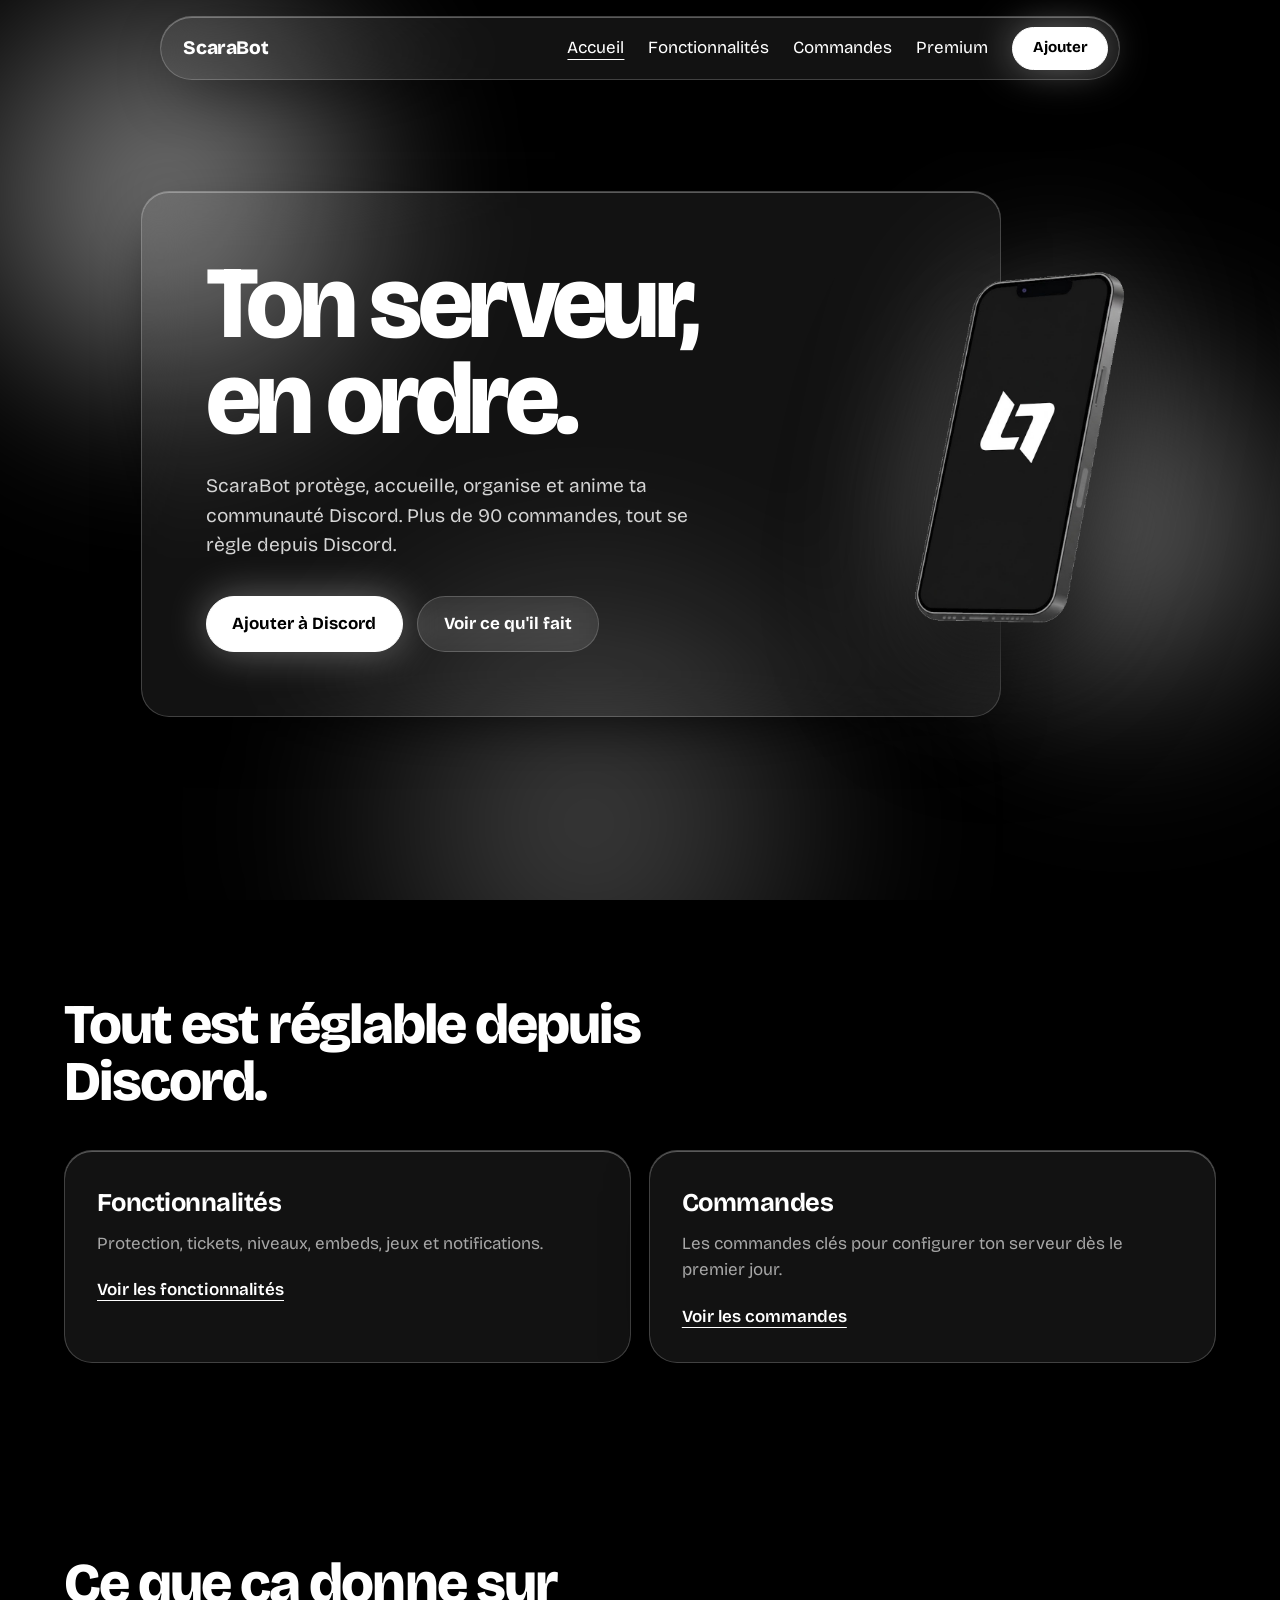
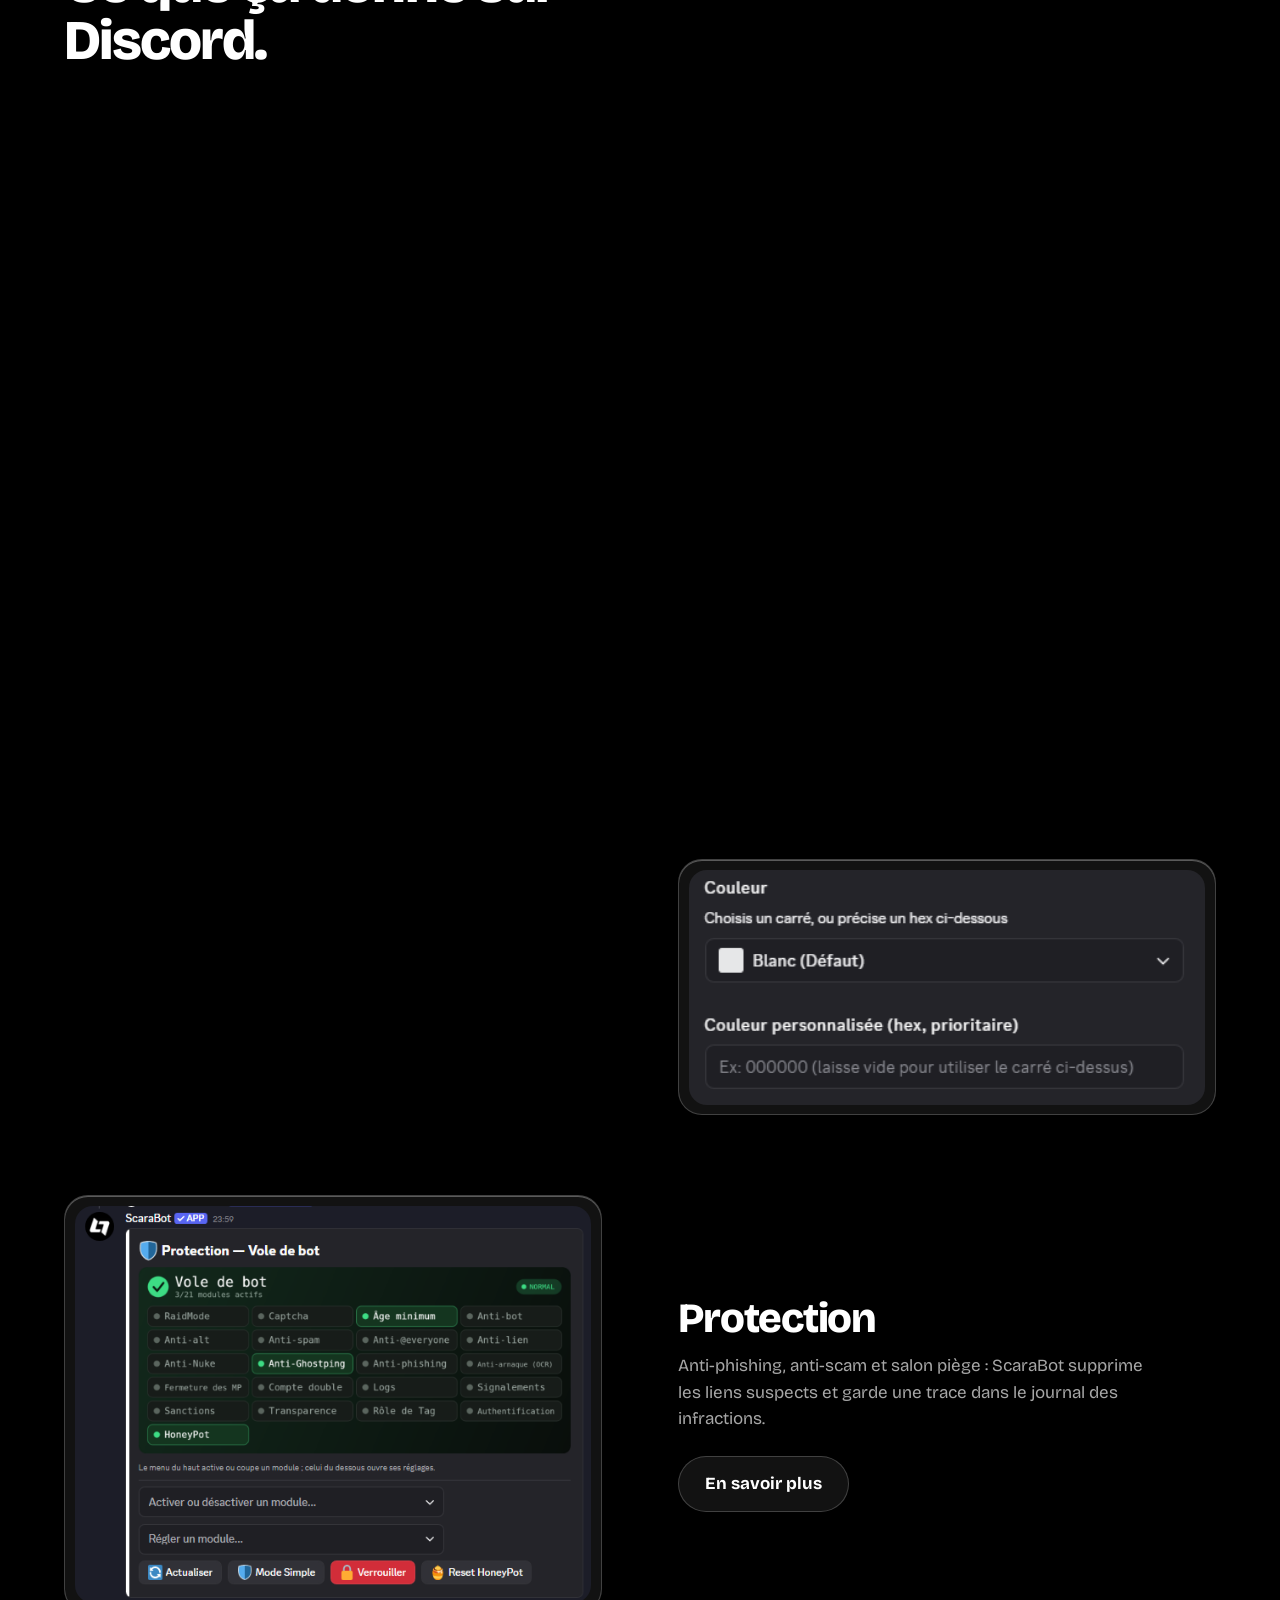
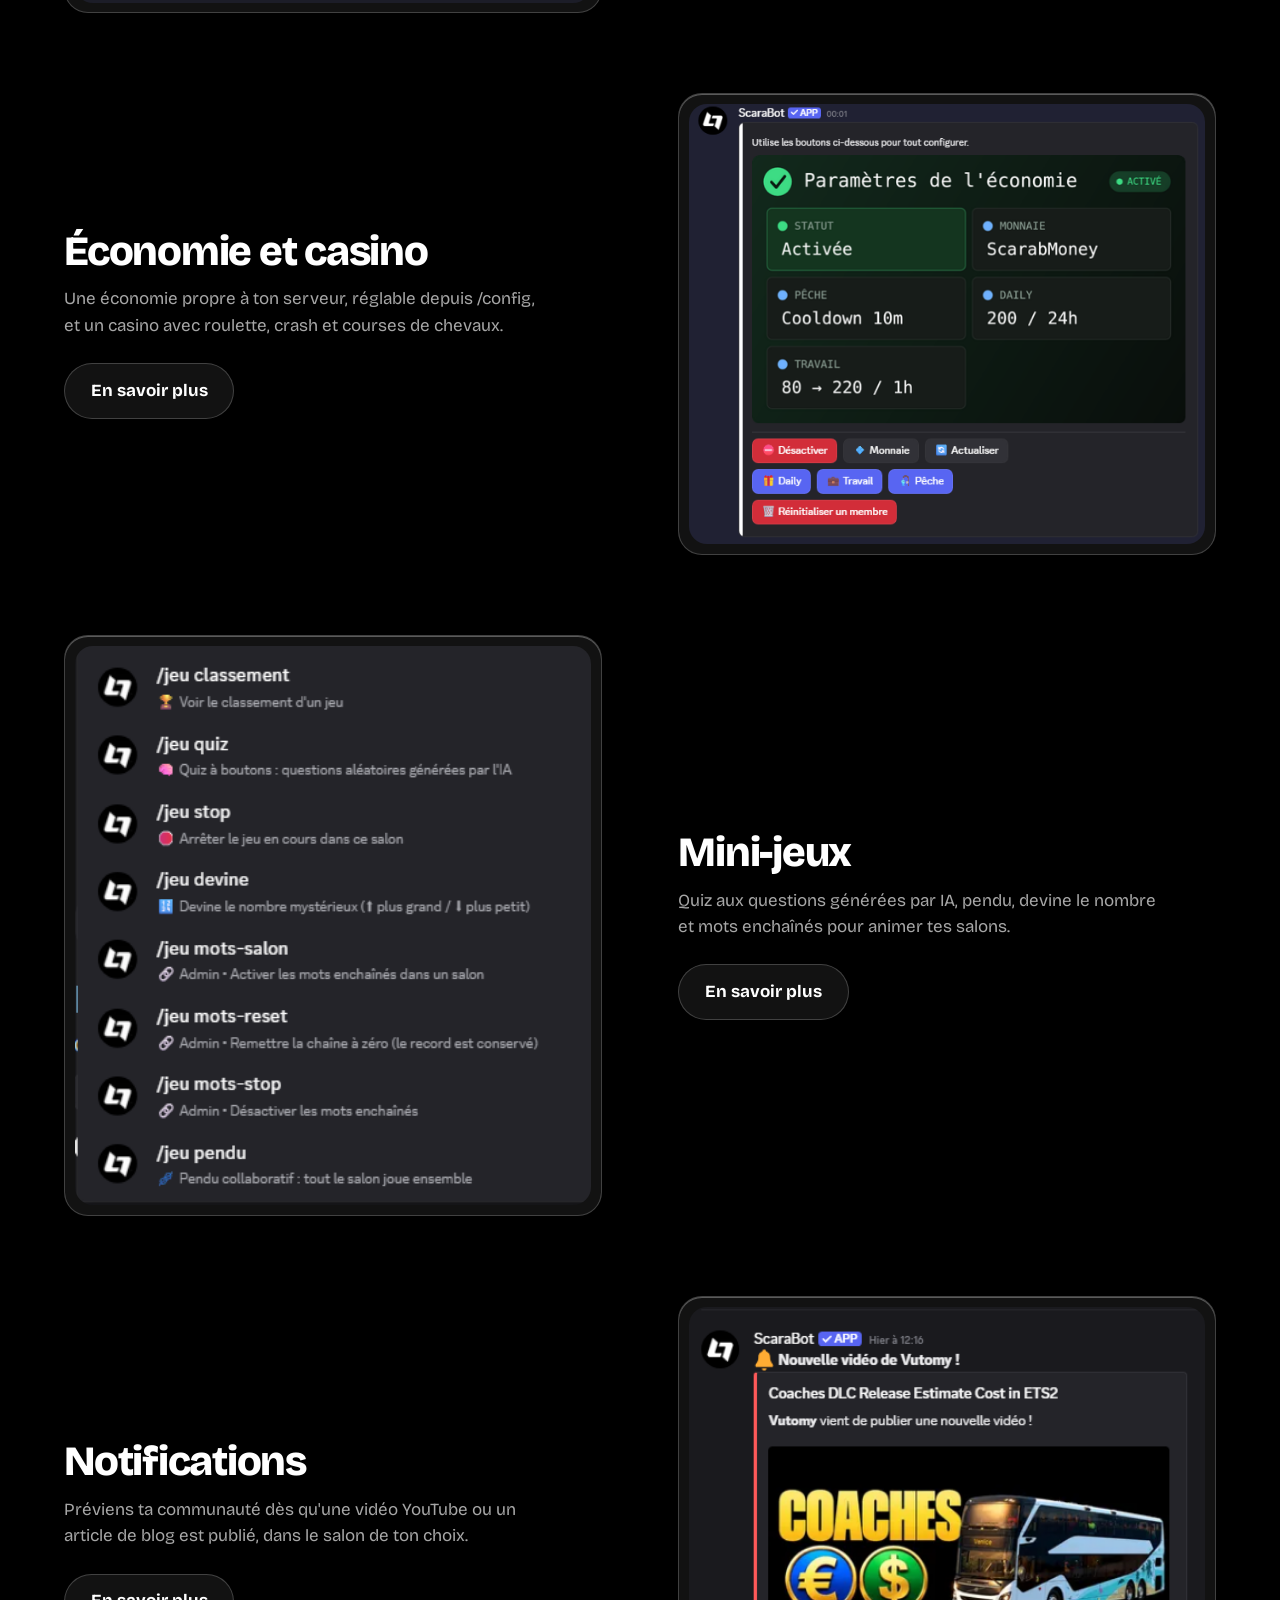
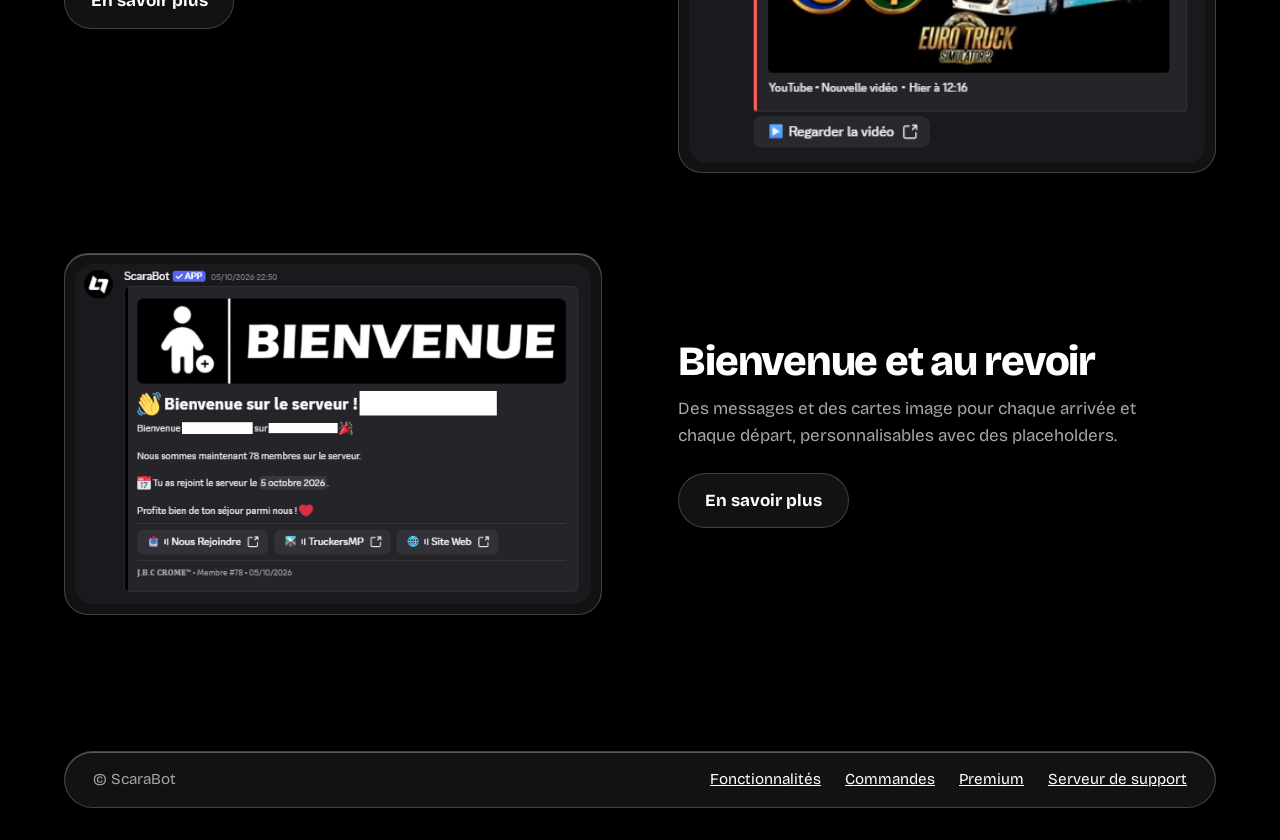
==== commit 2883c2cf: "Update index.html" ====
--- a/index.html
+++ b/index.html
@@ -5,7 +5,7 @@
 <meta name="viewport" content="width=device-width, initial-scale=1">
 <title>ScaraBot</title>
 <meta name="description" content="ScaraBot : modération, tickets, niveaux, embeds personnalisés, mini-jeux et plus de 90 commandes pour ton serveur Discord.">
-<link rel="icon" href="logo.png">
+<link rel="icon" href="logo2.png">
 <link rel="preconnect" href="https://fonts.googleapis.com">
 <link rel="preconnect" href="https://fonts.gstatic.com" crossorigin>
 <link href="https://fonts.googleapis.com/css2?family=Bricolage+Grotesque:opsz,wght@12..96,300..800&display=swap" rel="stylesheet">
@@ -150,4 +150,4 @@
 </footer>
 <script src="script.js?v=5"></script>
 </body>
-</html>+</html>
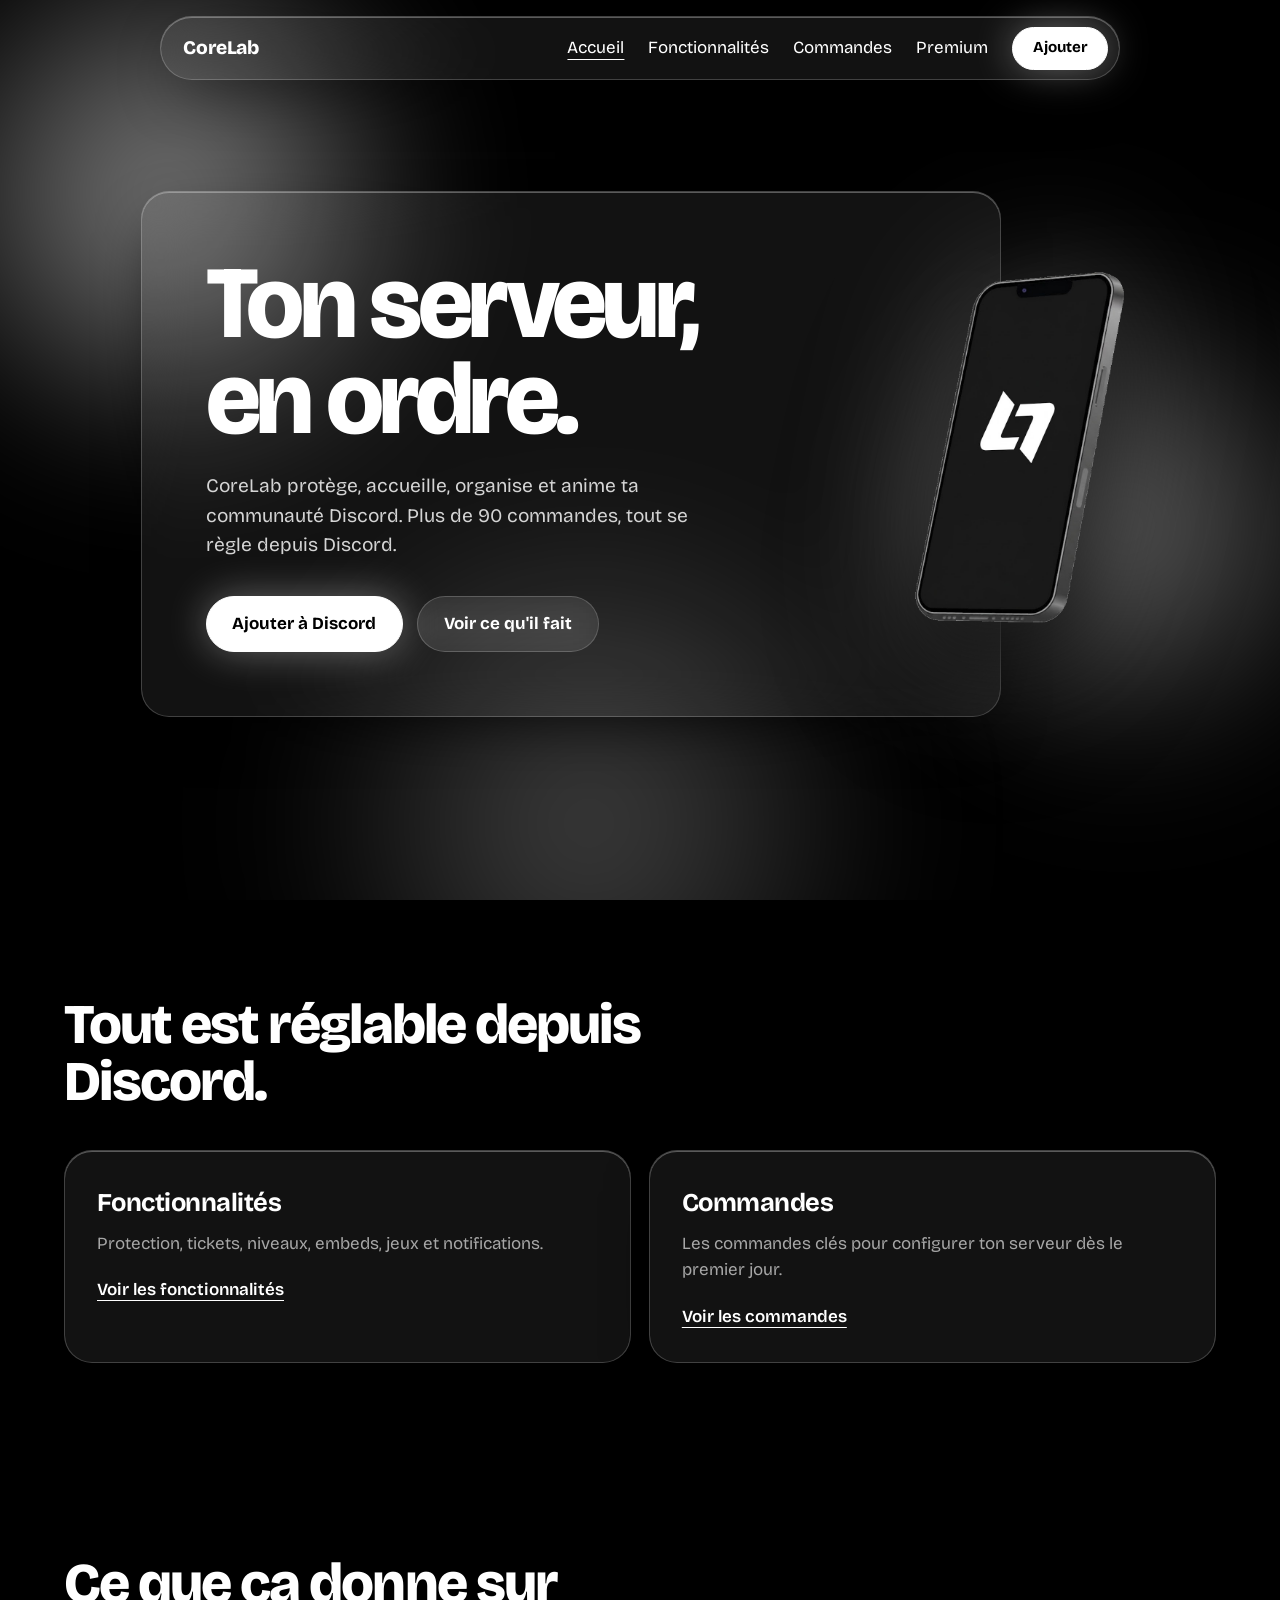
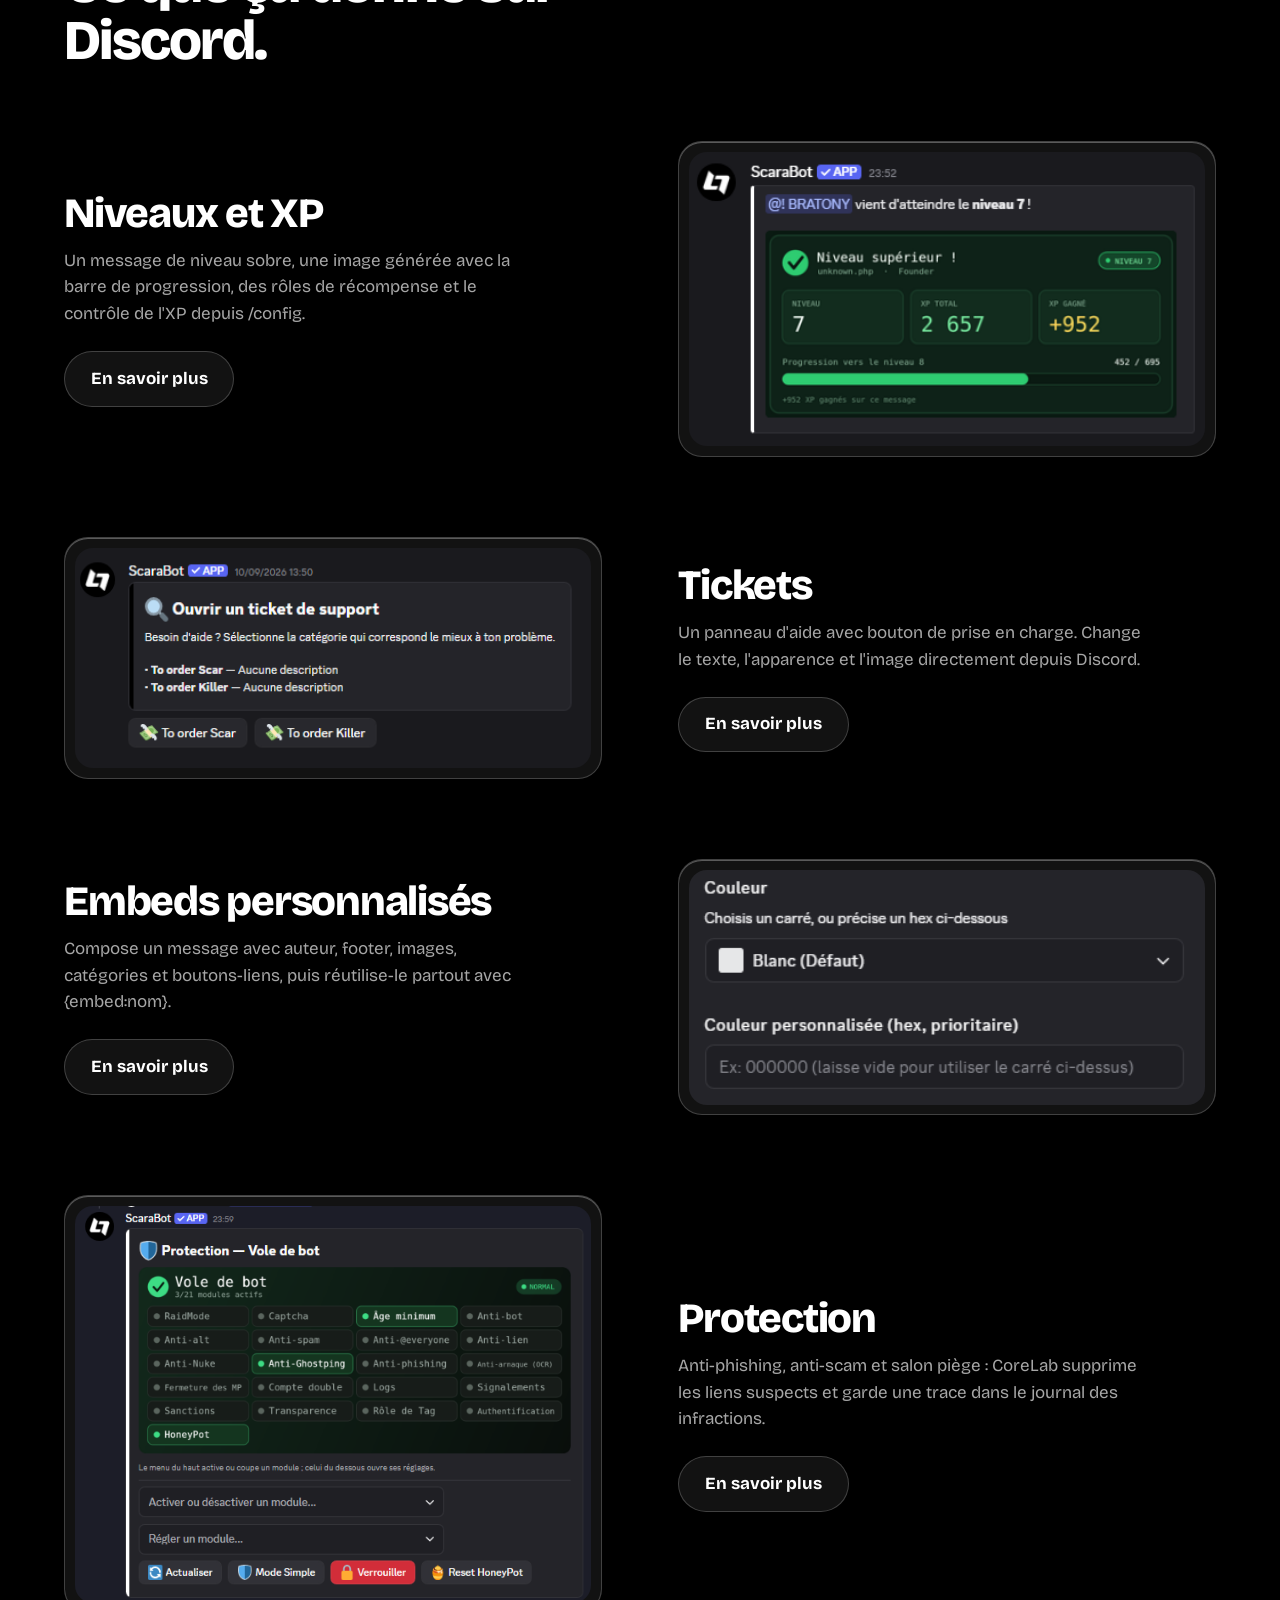
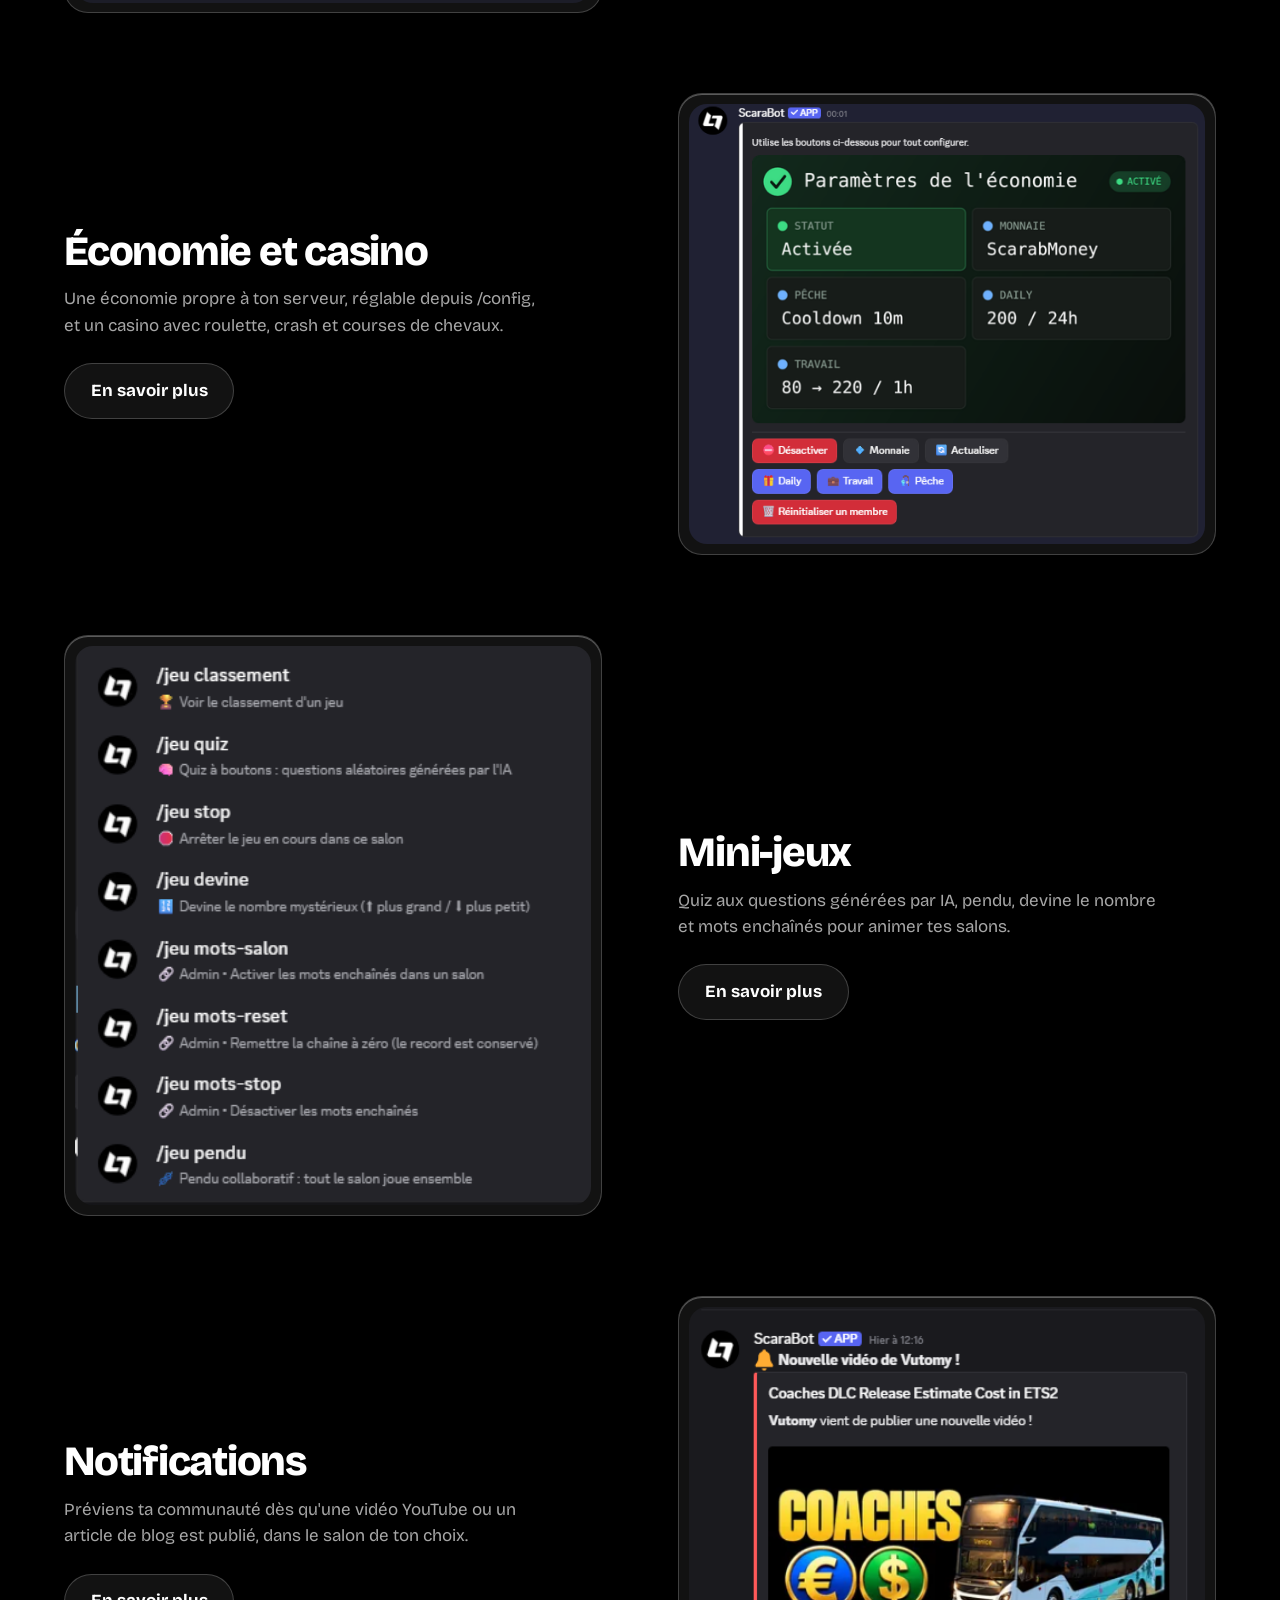
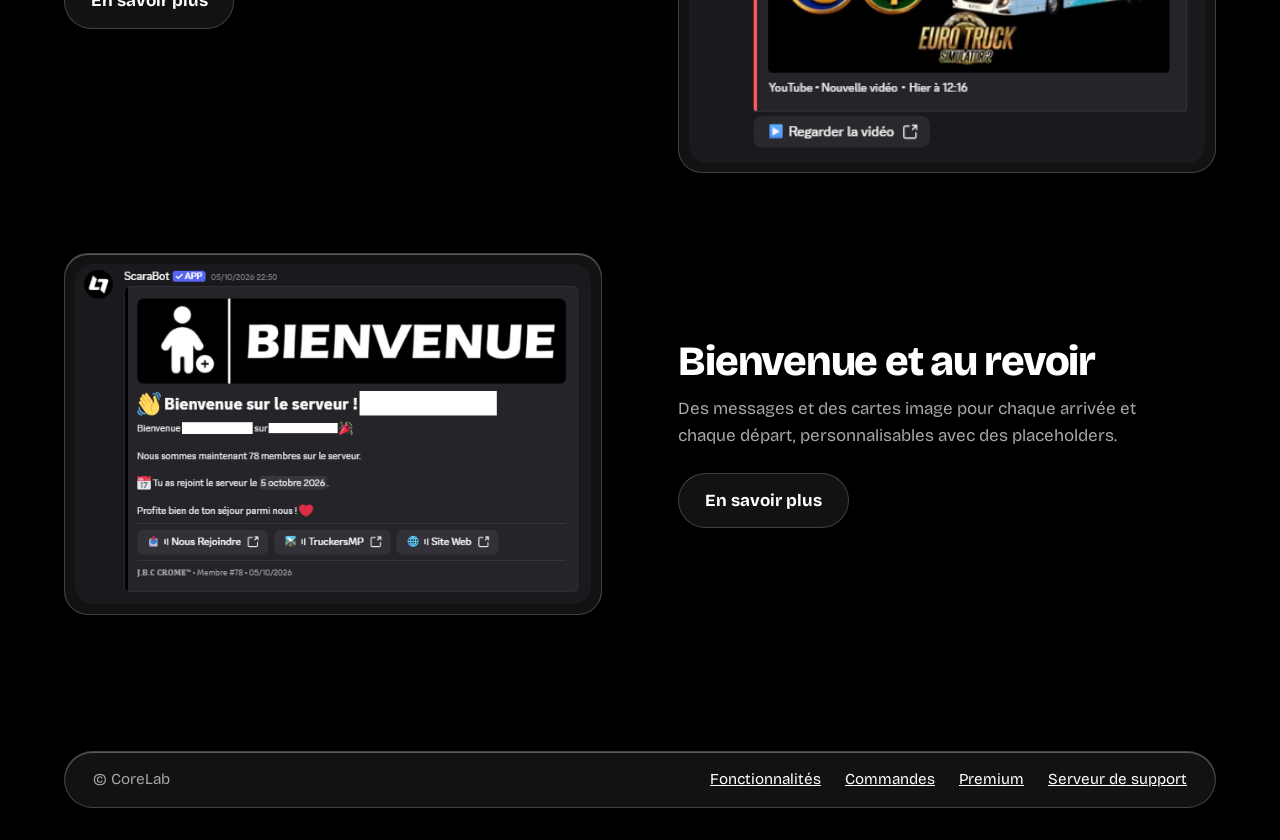
==== commit c4353edb: "Rename ScaraBot to CoreLab in index.html" ====
--- a/index.html
+++ b/index.html
@@ -3,8 +3,8 @@
 <head>
 <meta charset="utf-8">
 <meta name="viewport" content="width=device-width, initial-scale=1">
-<title>ScaraBot</title>
-<meta name="description" content="ScaraBot : modération, tickets, niveaux, embeds personnalisés, mini-jeux et plus de 90 commandes pour ton serveur Discord.">
+<title>CoreLab</title>
+<meta name="description" content="CoreLab : modération, tickets, niveaux, embeds personnalisés, mini-jeux et plus de 90 commandes pour ton serveur Discord.">
 <link rel="icon" href="logo2.png">
 <link rel="preconnect" href="https://fonts.googleapis.com">
 <link rel="preconnect" href="https://fonts.gstatic.com" crossorigin>
@@ -14,7 +14,7 @@
 <body>
 <div class="bg" aria-hidden="true"><div class="orb o1"></div><div class="orb o2"></div><div class="orb o3"></div></div>
 <nav class="top glass" aria-label="Navigation principale">
-  <a class="logo" href="index.html">ScaraBot</a>
+  <a class="logo" href="index.html">CoreLab</a>
   <ul>
     <li><a href="index.html" aria-current="page">Accueil</a></li>
     <li><a href="fonctionnalites.html">Fonctionnalités</a></li>
@@ -38,7 +38,7 @@
     <div class="panel glass">
       <div>
         <h1>Ton serveur,<br>en ordre.</h1>
-        <p class="lead">ScaraBot protège, accueille, organise et anime ta communauté Discord. Plus de 90 commandes, tout se règle depuis Discord.</p>
+        <p class="lead">CoreLab protège, accueille, organise et anime ta communauté Discord. Plus de 90 commandes, tout se règle depuis Discord.</p>
         <div class="cta">
           <a class="btn fill js-invite" href="https://discord.com/oauth2/authorize?client_id=1403513450273177772&scope=bot%20applications.commands&permissions=8">Ajouter à Discord</a>
           <a class="btn line" href="fonctionnalites.html">Voir ce qu'il fait</a>
@@ -46,7 +46,7 @@
       </div>
     </div>
   </div>
-  <img class="hero-phone" src="telephone.png" alt="ScaraBot sur téléphone">
+  <img class="hero-phone" src="telephone.png" alt="CoreLab sur téléphone">
 </section>
 <section>
   <div class="wrap">
@@ -68,7 +68,7 @@
           <p>Un message de niveau sobre, une image générée avec la barre de progression, des rôles de récompense et le contrôle de l'XP depuis /config.</p>
           <a class="btn line" href="fonctionnalites.html">En savoir plus</a>
         </div>
-        <figure class="shot glass"><img src="apercu-niveaux.png" alt="Aperçu du message de niveau de ScaraBot" loading="lazy"></figure>
+        <figure class="shot glass"><img src="apercu-niveaux.png" alt="Aperçu du message de niveau de CoreLab" loading="lazy"></figure>
       </div>
 
       <div class="show">
@@ -77,7 +77,7 @@
           <p>Un panneau d'aide avec bouton de prise en charge. Change le texte, l'apparence et l'image directement depuis Discord.</p>
           <a class="btn line" href="fonctionnalites.html">En savoir plus</a>
         </div>
-        <figure class="shot glass"><img src="apercu-tickets.png" alt="Aperçu du panneau de tickets de ScaraBot" loading="lazy"></figure>
+        <figure class="shot glass"><img src="apercu-tickets.png" alt="Aperçu du panneau de tickets de CoreLab" loading="lazy"></figure>
       </div>
 
       <div class="show">
@@ -86,16 +86,16 @@
           <p>Compose un message avec auteur, footer, images, catégories et boutons-liens, puis réutilise-le partout avec {embed:nom}.</p>
           <a class="btn line" href="fonctionnalites.html">En savoir plus</a>
         </div>
-        <figure class="shot glass"><img src="apercu-embeds.png" alt="Aperçu de l'éditeur d'embed de ScaraBot" loading="lazy"></figure>
+        <figure class="shot glass"><img src="apercu-embeds.png" alt="Aperçu de l'éditeur d'embed de CoreLab" loading="lazy"></figure>
       </div>
 
       <div class="show">
         <div class="txt">
           <h3>Protection</h3>
-          <p>Anti-phishing, anti-scam et salon piège : ScaraBot supprime les liens suspects et garde une trace dans le journal des infractions.</p>
+          <p>Anti-phishing, anti-scam et salon piège : CoreLab supprime les liens suspects et garde une trace dans le journal des infractions.</p>
           <a class="btn line" href="fonctionnalites.html">En savoir plus</a>
         </div>
-        <figure class="shot glass"><img src="apercu-protection.png" alt="Aperçu de la protection de ScaraBot" loading="lazy"></figure>
+        <figure class="shot glass"><img src="apercu-protection.png" alt="Aperçu de la protection de CoreLab" loading="lazy"></figure>
       </div>
 
       <div class="show">
@@ -104,7 +104,7 @@
           <p>Une économie propre à ton serveur, réglable depuis /config, et un casino avec roulette, crash et courses de chevaux.</p>
           <a class="btn line" href="fonctionnalites.html">En savoir plus</a>
         </div>
-        <figure class="shot glass"><img src="apercu-economie.png" alt="Aperçu de l'économie et du casino de ScaraBot" loading="lazy"></figure>
+        <figure class="shot glass"><img src="apercu-economie.png" alt="Aperçu de l'économie et du casino de CoreLab" loading="lazy"></figure>
       </div>
 
       <div class="show">
@@ -113,7 +113,7 @@
           <p>Quiz aux questions générées par IA, pendu, devine le nombre et mots enchaînés pour animer tes salons.</p>
           <a class="btn line" href="fonctionnalites.html">En savoir plus</a>
         </div>
-        <figure class="shot glass"><img src="apercu-jeux.png" alt="Aperçu des mini-jeux de ScaraBot" loading="lazy"></figure>
+        <figure class="shot glass"><img src="apercu-jeux.png" alt="Aperçu des mini-jeux de CoreLab" loading="lazy"></figure>
       </div>
 
       <div class="show">
@@ -122,7 +122,7 @@
           <p>Préviens ta communauté dès qu'une vidéo YouTube ou un article de blog est publié, dans le salon de ton choix.</p>
           <a class="btn line" href="fonctionnalites.html">En savoir plus</a>
         </div>
-        <figure class="shot glass"><img src="apercu-notifications.png" alt="Aperçu des notifications YouTube et blog de ScaraBot" loading="lazy"></figure>
+        <figure class="shot glass"><img src="apercu-notifications.png" alt="Aperçu des notifications YouTube et blog de CoreLab" loading="lazy"></figure>
       </div>
 
       <div class="show">
@@ -131,7 +131,7 @@
           <p>Des messages et des cartes image pour chaque arrivée et chaque départ, personnalisables avec des placeholders.</p>
           <a class="btn line" href="fonctionnalites.html">En savoir plus</a>
         </div>
-        <figure class="shot glass"><img src="apercu-bienvenue.png" alt="Aperçu des messages de bienvenue de ScaraBot" loading="lazy"></figure>
+        <figure class="shot glass"><img src="apercu-bienvenue.png" alt="Aperçu des messages de bienvenue de CoreLab" loading="lazy"></figure>
       </div>
 
     </div>
@@ -139,7 +139,7 @@
 </section>
 <footer>
   <div class="glass">
-    <span>© ScaraBot</span>
+    <span>© CoreLab</span>
     <nav aria-label="Liens du pied de page">
       <a href="fonctionnalites.html">Fonctionnalités</a>
       <a href="commandes.html">Commandes</a>
